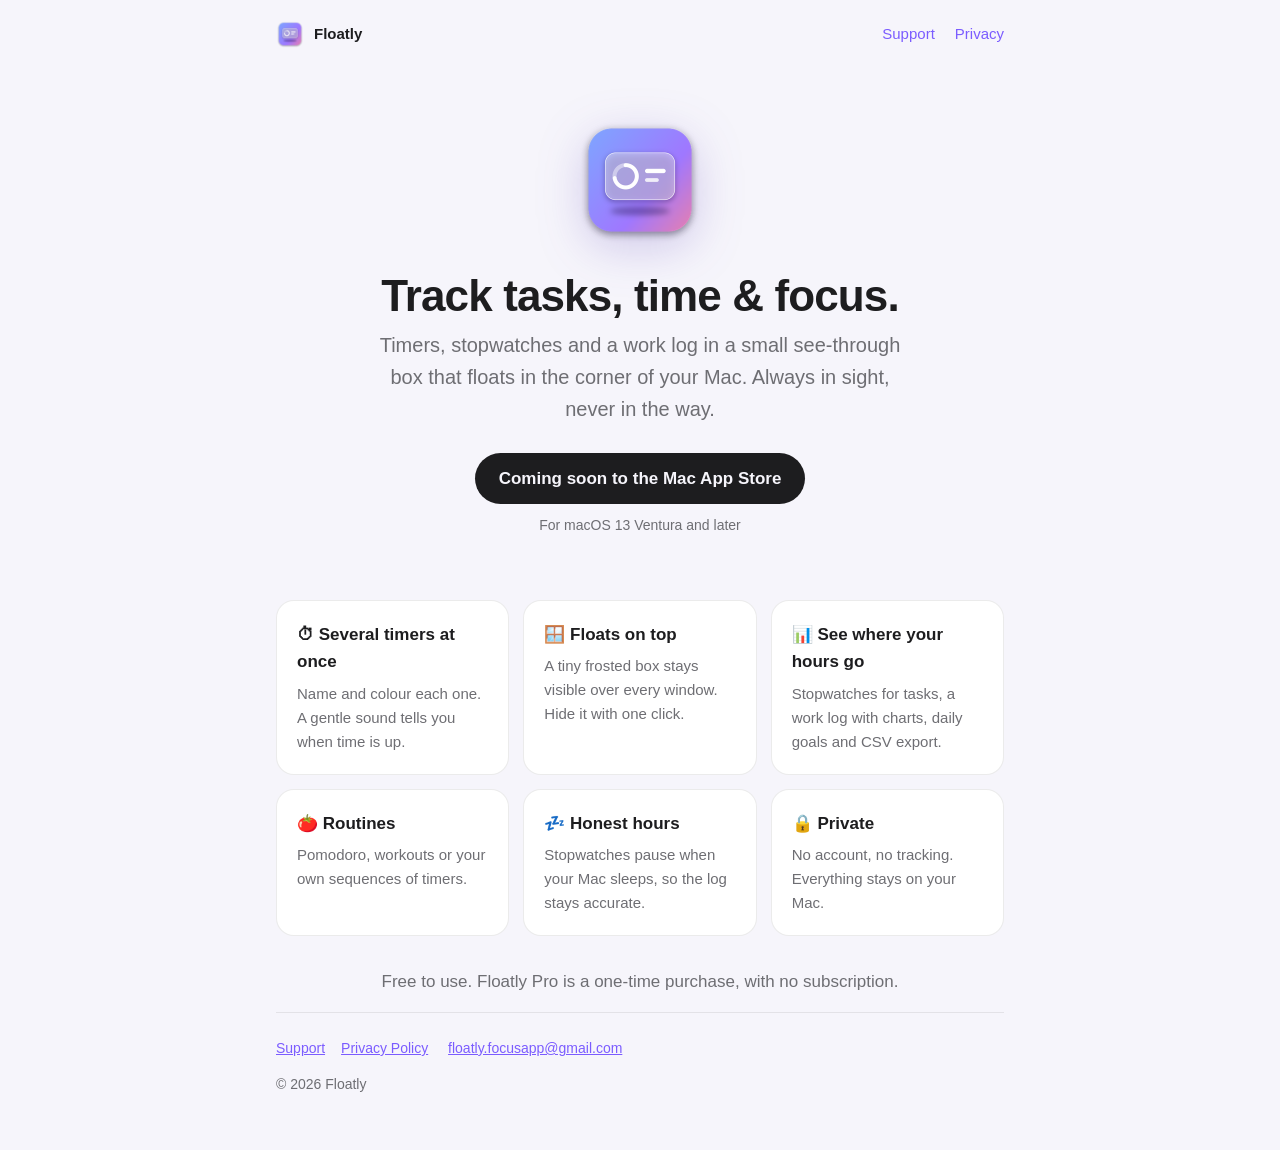
==== index.html @ 351aa92e "Add files via upload" ====
<!doctype html>
<html lang="en">
<head>
<meta charset="utf-8">
<meta name="viewport" content="width=device-width, initial-scale=1">
<title>Floatly: Focus & Work Timer for Mac</title>
<meta name="description" content="Floating timers, stopwatches and a work log for your Mac. Track tasks, time and focus.">
<link rel="icon" href="favicon.png">
<link rel="stylesheet" href="style.css">
</head>
<body>
<div class="wrap">
  <nav>
    <a class="brand" href="./"><img src="icon.png" alt="">Floatly</a>
    <a href="support.html">Support</a>
    <a href="privacy.html">Privacy</a>
  </nav>

  <section class="hero">
    <img src="icon.png" alt="Floatly app icon">
    <h1>Track tasks, time&nbsp;&amp;&nbsp;focus.</h1>
    <p>Timers, stopwatches and a work log in a small see-through box that floats in the corner of your Mac. Always in sight, never in the way.</p>
    <a class="btn" href="#">Coming soon to the Mac App Store</a>
    <span class="soon">For macOS 13 Ventura and later</span>
  </section>

  <div class="grid">
    <div class="card"><h3>⏱ Several timers at once</h3><p>Name and colour each one. A gentle sound tells you when time is up.</p></div>
    <div class="card"><h3>🪟 Floats on top</h3><p>A tiny frosted box stays visible over every window. Hide it with one click.</p></div>
    <div class="card"><h3>📊 See where your hours go</h3><p>Stopwatches for tasks, a work log with charts, daily goals and CSV export.</p></div>
    <div class="card"><h3>🍅 Routines</h3><p>Pomodoro, workouts or your own sequences of timers.</p></div>
    <div class="card"><h3>💤 Honest hours</h3><p>Stopwatches pause when your Mac sleeps, so the log stays accurate.</p></div>
    <div class="card"><h3>🔒 Private</h3><p>No account, no tracking. Everything stays on your Mac.</p></div>
  </div>

  <p class="muted" style="text-align:center">Free to use. Floatly Pro is a one-time purchase, with no subscription.</p>

  <footer>
    <a href="support.html">Support</a><a href="privacy.html">Privacy Policy</a>
    <a href="mailto:floatly.focusapp@gmail.com">floatly.focusapp@gmail.com</a>
    <p>© 2026 Floatly</p>
  </footer>
</div>
</body>
</html>
---- style.css ----
:root {
  --bg: #f6f5fb; --card: #ffffff; --fg: #1d1d1f; --muted: #6e6e73;
  --accent: #7b5cff; --line: rgba(0,0,0,.08);
}
@media (prefers-color-scheme: dark) {
  :root { --bg: #111114; --card: #1b1b20; --fg: #f2f2f7; --muted: #a1a1a6; --accent: #a58bff; --line: rgba(255,255,255,.1); }
}
* { box-sizing: border-box; }
body { margin: 0; background: var(--bg); color: var(--fg);
       font: 17px/1.6 -apple-system, BlinkMacSystemFont, "SF Pro Text", "Segoe UI", sans-serif; }
a { color: var(--accent); }
.wrap { max-width: 760px; margin: 0 auto; padding: 0 16px; }
nav { display: flex; align-items: center; gap: 20px; padding: 20px 0; font-size: 15px; }
nav .brand { display: flex; align-items: center; gap: 10px; font-weight: 600; color: var(--fg); text-decoration: none; margin-right: auto; }
nav .brand img { width: 28px; height: 28px; }
nav a { text-decoration: none; }
.hero { text-align: center; padding: 48px 0 32px; }
.hero img { width: 128px; height: 128px; filter: drop-shadow(0 12px 24px rgba(80,50,180,.25)); }
.hero h1 { font-size: 44px; line-height: 1.1; margin: 20px 0 8px; letter-spacing: -.02em; }
.hero p { font-size: 20px; color: var(--muted); margin: 0 auto; max-width: 540px; }
.btn { display: inline-block; margin-top: 28px; padding: 12px 24px; border-radius: 999px;
       background: var(--fg); color: var(--bg); text-decoration: none; font-weight: 600; }
.soon { display: block; margin-top: 10px; font-size: 14px; color: var(--muted); }
.grid { display: grid; grid-template-columns: repeat(auto-fit, minmax(220px, 1fr)); gap: 14px; margin: 32px 0; }
.card { background: var(--card); border: 1px solid var(--line); border-radius: 18px; padding: 20px; }
.card h3 { margin: 0 0 6px; font-size: 17px; }
.card p { margin: 0; color: var(--muted); font-size: 15px; }
.doc { padding: 16px 0 48px; }
.doc h1 { font-size: 32px; margin-bottom: 4px; letter-spacing: -.01em; }
.doc h2 { font-size: 19px; margin-top: 32px; }
.muted { color: var(--muted); }
details { background: var(--card); border: 1px solid var(--line); border-radius: 14px; padding: 14px 18px; margin: 10px 0; }
summary { cursor: pointer; font-weight: 600; }
footer { border-top: 1px solid var(--line); padding: 24px 0 40px; font-size: 14px; color: var(--muted); }
footer a { margin-right: 16px; }
@media (max-width: 520px) { .hero h1 { font-size: 34px; } nav { gap: 14px; } }
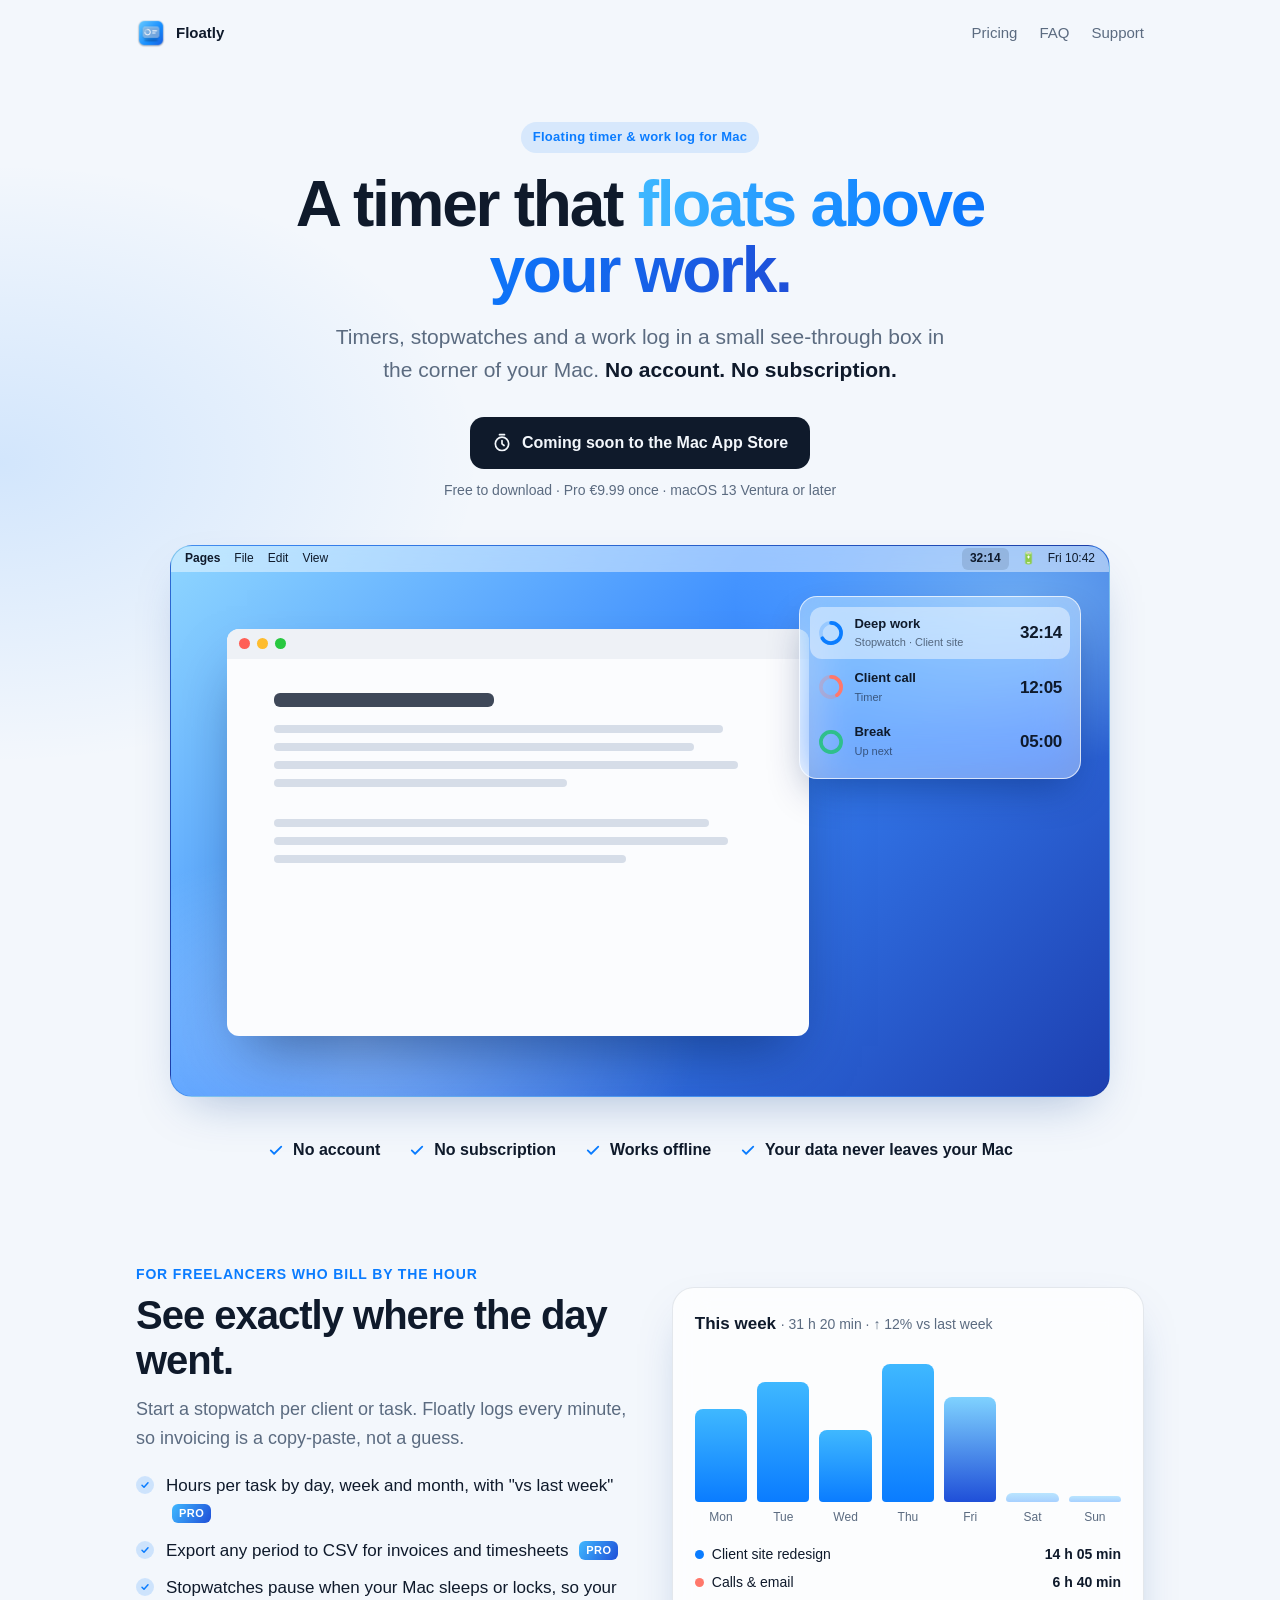
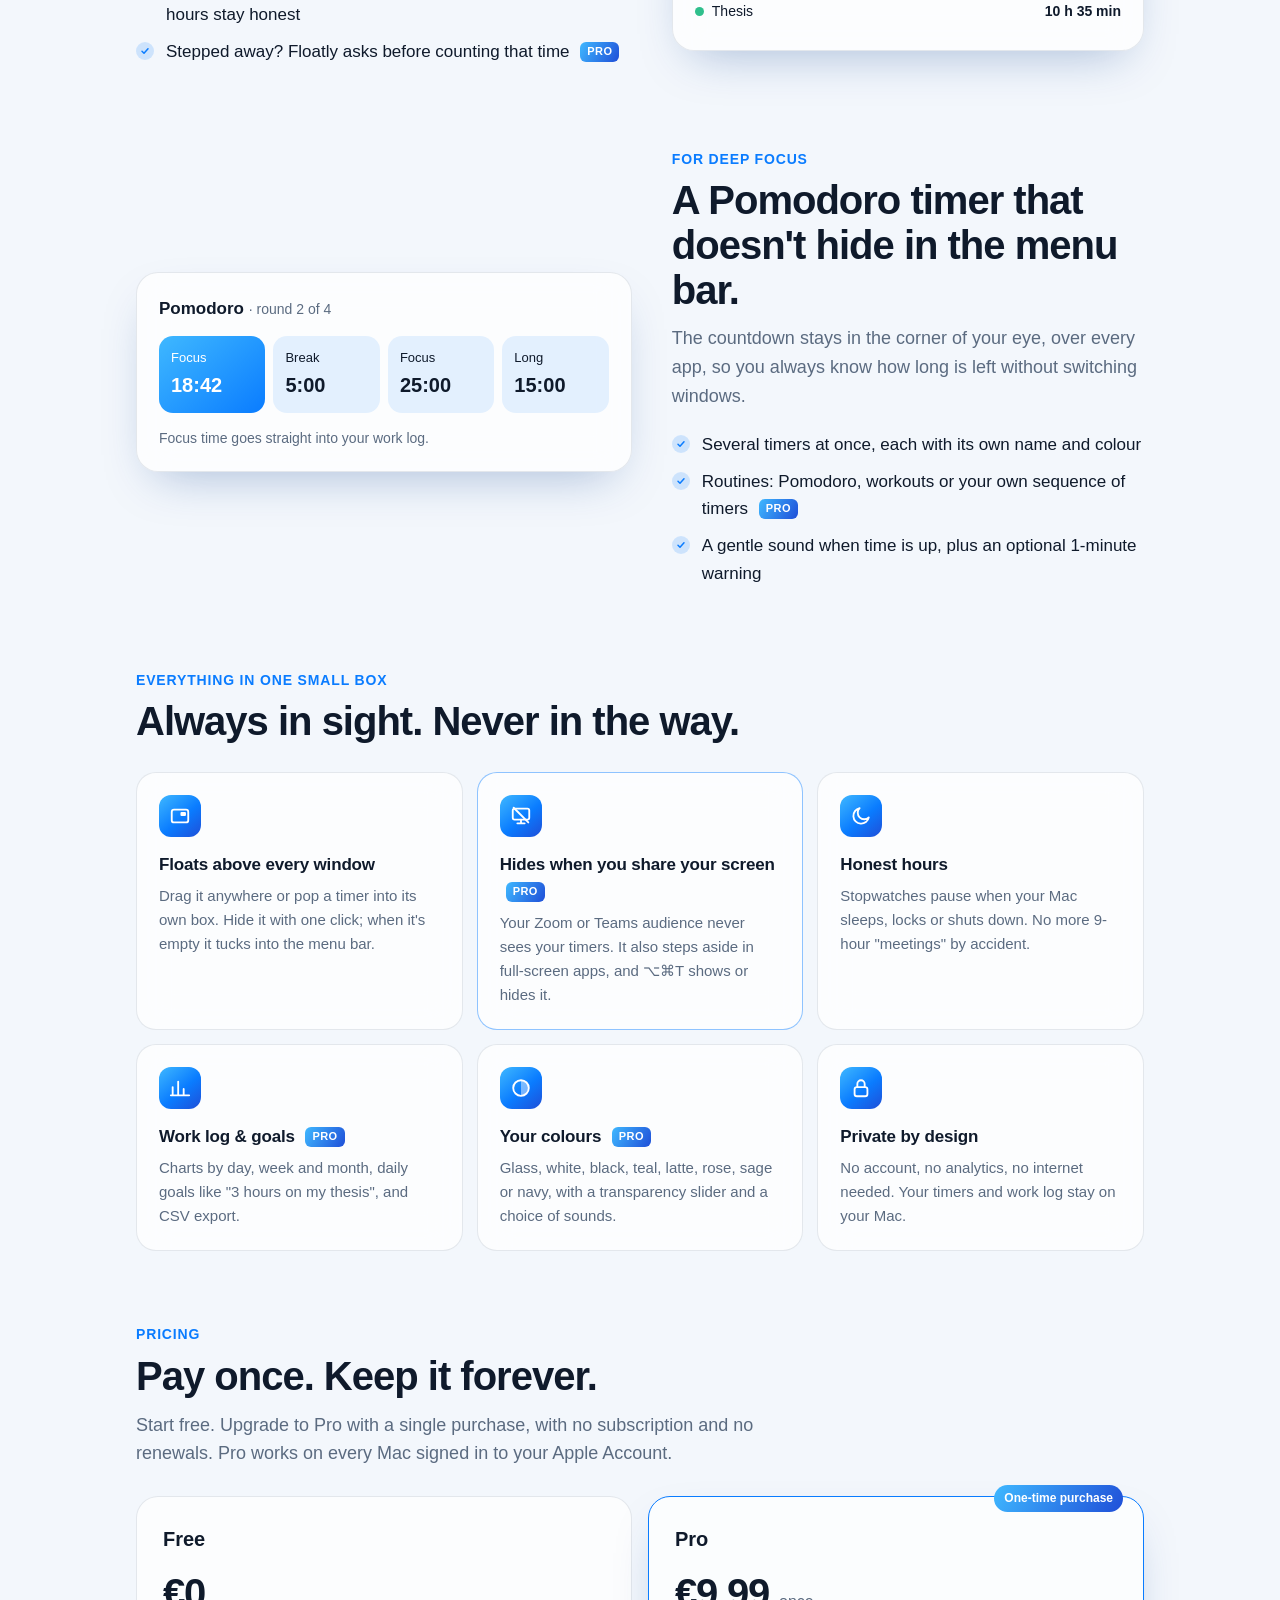
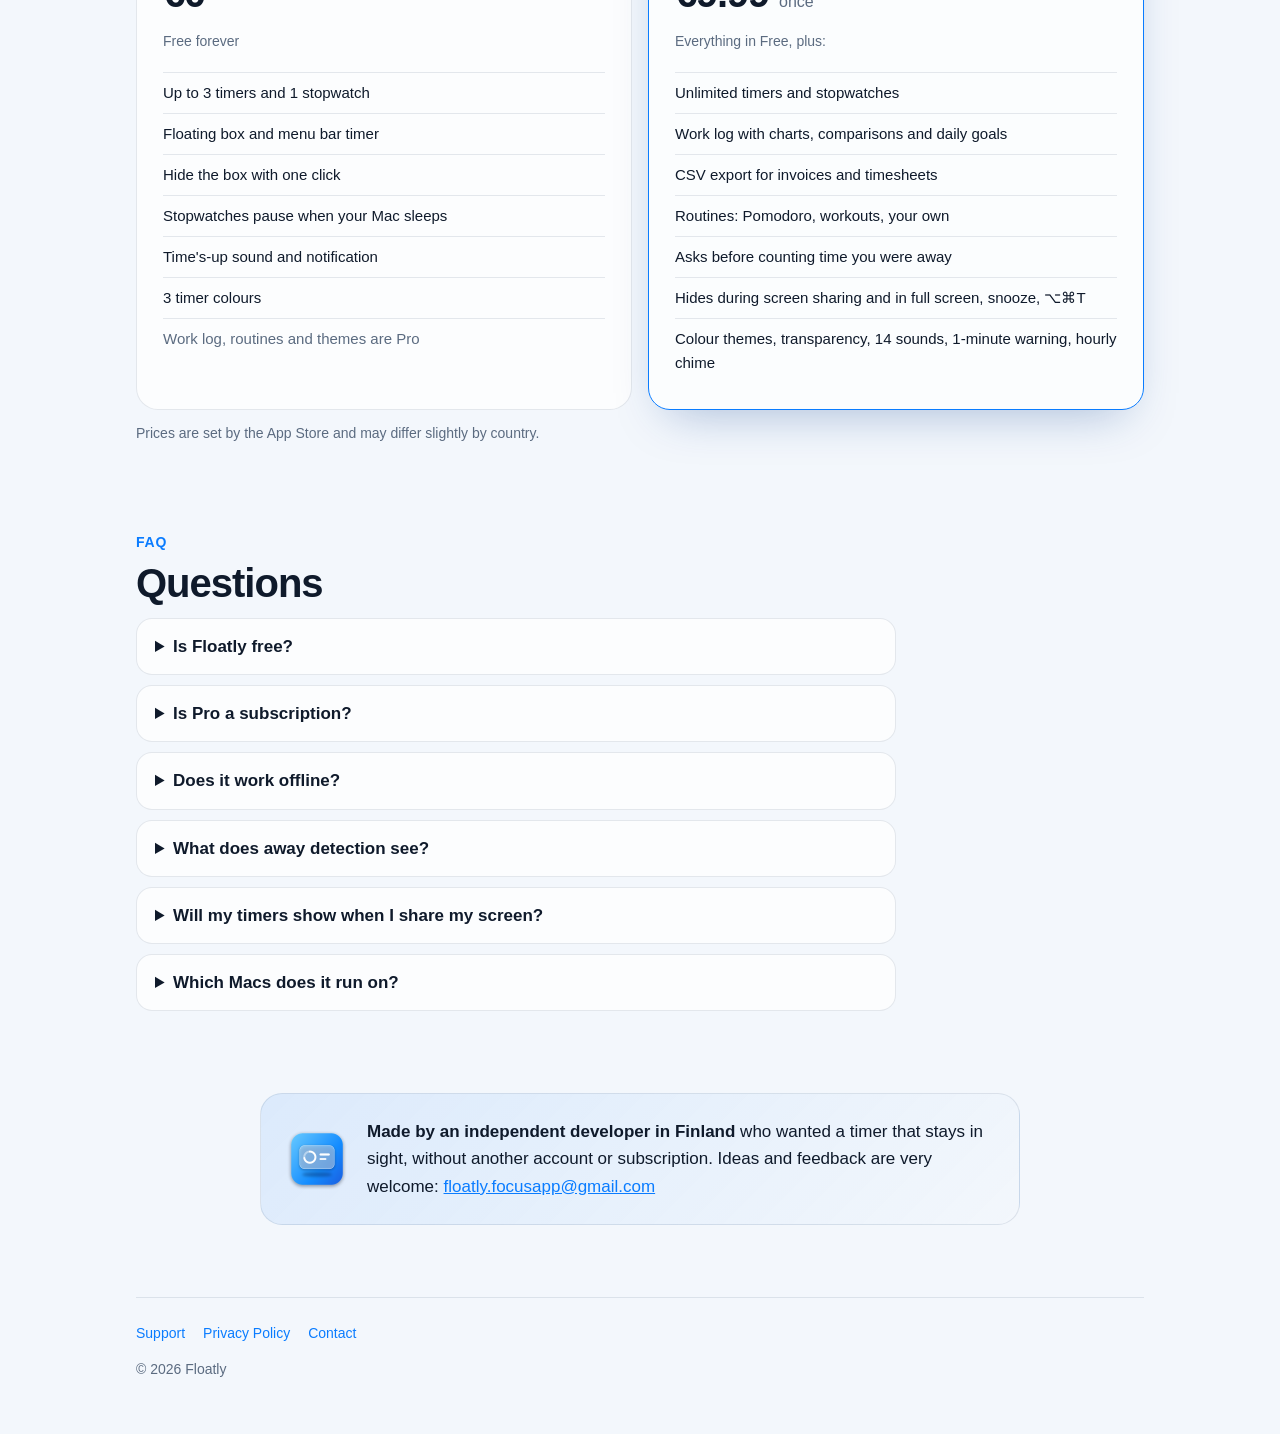
==== commit 965d2c82: "Add files via upload" ====
--- a/index.html
+++ b/index.html
@@ -3,41 +3,228 @@
 <head>
 <meta charset="utf-8">
 <meta name="viewport" content="width=device-width, initial-scale=1">
-<title>Floatly: Focus & Work Timer for Mac</title>
-<meta name="description" content="Floating timers, stopwatches and a work log for your Mac. Track tasks, time and focus.">
+<title>Floatly: Floating Timer & Work Hours Tracker for Mac</title>
+<meta name="description" content="A floating timer for Mac that stays on top of your work. Timers, stopwatches, Pomodoro routines and a work hours log with CSV export. No account, no subscription.">
+<meta name="keywords" content="floating timer mac, always on top timer, pomodoro timer mac, work hours tracker mac, menu bar timer, time tracker for freelancers">
+<meta name="theme-color" content="#0a7cff">
 <link rel="icon" href="favicon.png">
+<link rel="apple-touch-icon" href="apple-touch-icon.png">
 <link rel="stylesheet" href="style.css">
+<!-- Social sharing preview -->
+<meta property="og:type" content="website">
+<meta property="og:title" content="Floatly: a timer that floats above your work">
+<meta property="og:description" content="Timers, stopwatches and a work log in a small see-through box on your Mac. No account. No subscription.">
+<meta property="og:image" content="https://floatlyapp.github.io/og.png">
+<meta property="og:url" content="https://floatlyapp.github.io/">
+<meta name="twitter:card" content="summary_large_image">
+<!-- After launch, add the Safari App Store banner:
+<meta name="apple-itunes-app" content="app-id=YOUR_APP_ID"> -->
 </head>
-<body>
+<body class="home">
 <div class="wrap">
   <nav>
     <a class="brand" href="./"><img src="icon.png" alt="">Floatly</a>
+    <a href="#pricing">Pricing</a>
+    <a href="#faq">FAQ</a>
     <a href="support.html">Support</a>
-    <a href="privacy.html">Privacy</a>
   </nav>
 
-  <section class="hero">
-    <img src="icon.png" alt="Floatly app icon">
-    <h1>Track tasks, time&nbsp;&amp;&nbsp;focus.</h1>
-    <p>Timers, stopwatches and a work log in a small see-through box that floats in the corner of your Mac. Always in sight, never in the way.</p>
-    <a class="btn" href="#">Coming soon to the Mac App Store</a>
-    <span class="soon">For macOS 13 Ventura and later</span>
-  </section>
-
-  <div class="grid">
-    <div class="card"><h3>⏱ Several timers at once</h3><p>Name and colour each one. A gentle sound tells you when time is up.</p></div>
-    <div class="card"><h3>🪟 Floats on top</h3><p>A tiny frosted box stays visible over every window. Hide it with one click.</p></div>
-    <div class="card"><h3>📊 See where your hours go</h3><p>Stopwatches for tasks, a work log with charts, daily goals and CSV export.</p></div>
-    <div class="card"><h3>🍅 Routines</h3><p>Pomodoro, workouts or your own sequences of timers.</p></div>
-    <div class="card"><h3>💤 Honest hours</h3><p>Stopwatches pause when your Mac sleeps, so the log stays accurate.</p></div>
-    <div class="card"><h3>🔒 Private</h3><p>No account, no tracking. Everything stays on your Mac.</p></div>
+  <header class="hero">
+    <span class="eyebrow">Floating timer &amp; work log for Mac</span>
+    <h1>A timer that <span>floats above your&nbsp;work.</span></h1>
+    <p class="lead">Timers, stopwatches and a work log in a small see-through box in the corner of your Mac. <strong>No account. No subscription.</strong></p>
+    <div class="cta">
+      <!-- At launch: change this <span> into <a href="https://apps.apple.com/app/idXXXX?pt=XXXX&ct=website"> -->
+      <span class="badge">
+        <svg viewBox="0 0 24 24" fill="none" stroke="currentColor" stroke-width="2" stroke-linecap="round" stroke-linejoin="round"><circle cx="12" cy="13" r="8"/><path d="M12 9v4l2.5 2M9 2h6"/></svg>
+        Coming soon to the Mac App Store
+      </span>
+      <span class="small">Free to download · Pro €9.99 once · macOS 13 Ventura or later</span>
+    </div>
+
+    <div class="stage" role="img" aria-label="A Mac desktop with the Floatly box floating in the top-right corner, showing three timers over a document window">
+      <div class="menubar">
+        <b>Pages</b><span>File</span><span>Edit</span><span>View</span>
+        <span class="right"><span class="pill">32:14</span><span>🔋</span><span>Fri 10:42</span></span>
+      </div>
+      <div class="win">
+        <div class="bar"><i></i><i></i><i></i></div>
+        <div class="doc">
+          <div class="h"></div>
+          <div class="l" style="width:92%"></div><div class="l" style="width:86%"></div><div class="l" style="width:95%"></div>
+          <div class="l" style="width:60%"></div><div class="l" style="width:0;height:12px;background:none"></div>
+          <div class="l" style="width:89%"></div><div class="l" style="width:93%"></div><div class="l" style="width:72%"></div>
+        </div>
+      </div>
+      <div class="float">
+        <div class="row sw">
+          <svg class="ring" viewBox="0 0 36 36"><circle cx="18" cy="18" r="14" fill="none" stroke="rgba(10,124,255,.2)" stroke-width="5"/><circle cx="18" cy="18" r="14" fill="none" stroke="#0a7cff" stroke-width="5" stroke-linecap="round" stroke-dasharray="58 88" transform="rotate(-90 18 18)"/></svg>
+          <span class="name">Deep work<small>Stopwatch · Client site</small></span><span class="t">32:14</span>
+        </div>
+        <div class="row">
+          <svg class="ring" viewBox="0 0 36 36"><circle cx="18" cy="18" r="14" fill="none" stroke="rgba(255,120,107,.25)" stroke-width="5"/><circle cx="18" cy="18" r="14" fill="none" stroke="#ff786b" stroke-width="5" stroke-linecap="round" stroke-dasharray="35 88" transform="rotate(-90 18 18)"/></svg>
+          <span class="name">Client call<small>Timer</small></span><span class="t">12:05</span>
+        </div>
+        <div class="row">
+          <svg class="ring" viewBox="0 0 36 36"><circle cx="18" cy="18" r="14" fill="none" stroke="rgba(69,204,158,.3)" stroke-width="5"/><circle cx="18" cy="18" r="14" fill="none" stroke="#2fbf8c" stroke-width="5" stroke-linecap="round" stroke-dasharray="88 88" transform="rotate(-90 18 18)"/></svg>
+          <span class="name">Break<small>Up next</small></span><span class="t">05:00</span>
+        </div>
+      </div>
+    </div>
+
+    <div class="strip">
+      <span><svg viewBox="0 0 24 24" fill="none" stroke="currentColor" stroke-width="2.4" stroke-linecap="round" stroke-linejoin="round"><path d="M5 12.5l4.5 4.5L19 7.5"/></svg>No account</span>
+      <span><svg viewBox="0 0 24 24" fill="none" stroke="currentColor" stroke-width="2.4" stroke-linecap="round" stroke-linejoin="round"><path d="M5 12.5l4.5 4.5L19 7.5"/></svg>No subscription</span>
+      <span><svg viewBox="0 0 24 24" fill="none" stroke="currentColor" stroke-width="2.4" stroke-linecap="round" stroke-linejoin="round"><path d="M5 12.5l4.5 4.5L19 7.5"/></svg>Works offline</span>
+      <span><svg viewBox="0 0 24 24" fill="none" stroke="currentColor" stroke-width="2.4" stroke-linecap="round" stroke-linejoin="round"><path d="M5 12.5l4.5 4.5L19 7.5"/></svg>Your data never leaves your Mac</span>
+    </div>
+  </header>
+
+  <!-- Freelancers -->
+  <section class="block split">
+    <div>
+      <div class="kicker">For freelancers who bill by the hour</div>
+      <h2 class="big">See exactly where the day went.</h2>
+      <p class="sub">Start a stopwatch per client or task. Floatly logs every minute, so invoicing is a copy-paste, not a guess.</p>
+      <ul class="checks">
+        <li>Hours per task by day, week and month, with "vs last week" <span class="pro">PRO</span></li>
+        <li>Export any period to CSV for invoices and timesheets <span class="pro">PRO</span></li>
+        <li>Stopwatches pause when your Mac sleeps or locks, so your hours stay honest</li>
+        <li>Stepped away? Floatly asks before counting that time <span class="pro">PRO</span></li>
+      </ul>
+    </div>
+    <div class="panel" aria-label="Example work log with a weekly bar chart">
+      <strong>This week</strong> <span class="small">· 31 h 20 min · ↑ 12% vs last week</span>
+      <div class="chart"><div style="height:62%"></div><div style="height:80%"></div><div style="height:48%"></div><div style="height:92%"></div><div class="today" style="height:70%"></div><div style="height:6%;opacity:.35"></div><div style="height:4%;opacity:.35"></div></div>
+      <div class="days"><span>Mon</span><span>Tue</span><span>Wed</span><span>Thu</span><span>Fri</span><span>Sat</span><span>Sun</span></div>
+      <div class="tasks">
+        <p><span><i class="dot" style="background:#0a7cff"></i>Client site redesign</span><b>14 h 05 min</b></p>
+        <p><span><i class="dot" style="background:#ff786b"></i>Calls &amp; email</span><b>6 h 40 min</b></p>
+        <p><span><i class="dot" style="background:#2fbf8c"></i>Thesis</span><b>10 h 35 min</b></p>
+      </div>
+    </div>
+  </section>
+
+  <!-- Focus -->
+  <section class="block split flip">
+    <div>
+      <div class="kicker">For deep focus</div>
+      <h2 class="big">A Pomodoro timer that doesn't hide in the menu bar.</h2>
+      <p class="sub">The countdown stays in the corner of your eye, over every app, so you always know how long is left without switching windows.</p>
+      <ul class="checks">
+        <li>Several timers at once, each with its own name and colour</li>
+        <li>Routines: Pomodoro, workouts or your own sequence of timers <span class="pro">PRO</span></li>
+        <li>A gentle sound when time is up, plus an optional 1-minute warning</li>
+      </ul>
+    </div>
+    <div class="panel" aria-label="Example Pomodoro routine">
+      <strong>Pomodoro</strong> <span class="small">· round 2 of 4</span>
+      <div class="steps">
+        <div class="now">Focus<b>18:42</b></div>
+        <div>Break<b>5:00</b></div>
+        <div>Focus<b>25:00</b></div>
+        <div>Long<b>15:00</b></div>
+      </div>
+      <p class="small" style="margin:14px 0 0">Focus time goes straight into your work log.</p>
+    </div>
+  </section>
+
+  <!-- Features -->
+  <section class="block">
+    <div class="kicker">Everything in one small box</div>
+    <h2 class="big">Always in sight. Never in the way.</h2>
+    <div class="grid">
+      <div class="card">
+        <div class="ic"><svg viewBox="0 0 24 24" fill="none" stroke="currentColor" stroke-width="2" stroke-linecap="round" stroke-linejoin="round"><rect x="3" y="5" width="18" height="14" rx="2.5"/><rect x="12.5" y="7.5" width="6" height="4.5" rx="1.2" fill="currentColor" stroke="none"/></svg></div>
+        <h3>Floats above every window</h3>
+        <p>Drag it anywhere or pop a timer into its own box. Hide it with one click; when it's empty it tucks into the menu bar.</p>
+      </div>
+      <div class="card hi">
+        <div class="ic"><svg viewBox="0 0 24 24" fill="none" stroke="currentColor" stroke-width="2" stroke-linecap="round" stroke-linejoin="round"><rect x="3" y="4" width="18" height="12" rx="2"/><path d="M8 20h8M12 16v4M4 3l16 16"/></svg></div>
+        <h3>Hides when you share your screen <span class="pro">PRO</span></h3>
+        <p>Your Zoom or Teams audience never sees your timers. It also steps aside in full-screen apps, and ⌥⌘T shows or hides it.</p>
+      </div>
+      <div class="card">
+        <div class="ic"><svg viewBox="0 0 24 24" fill="none" stroke="currentColor" stroke-width="2" stroke-linecap="round" stroke-linejoin="round"><path d="M20.5 13.5A8.5 8.5 0 1 1 10.5 3.5a6.5 6.5 0 0 0 10 10z"/></svg></div>
+        <h3>Honest hours</h3>
+        <p>Stopwatches pause when your Mac sleeps, locks or shuts down. No more 9-hour "meetings" by accident.</p>
+      </div>
+      <div class="card">
+        <div class="ic"><svg viewBox="0 0 24 24" fill="none" stroke="currentColor" stroke-width="2" stroke-linecap="round" stroke-linejoin="round"><path d="M4 20V11M10 20V5M16 20v-7M2 20h20"/></svg></div>
+        <h3>Work log &amp; goals <span class="pro">PRO</span></h3>
+        <p>Charts by day, week and month, daily goals like "3 hours on my thesis", and CSV export.</p>
+      </div>
+      <div class="card">
+        <div class="ic"><svg viewBox="0 0 24 24" fill="none" stroke="currentColor" stroke-width="2" stroke-linecap="round" stroke-linejoin="round"><circle cx="12" cy="12" r="8.5"/><path d="M12 3.5a8.5 8.5 0 0 1 0 17z" fill="currentColor" stroke="none" opacity=".45"/></svg></div>
+        <h3>Your colours <span class="pro">PRO</span></h3>
+        <p>Glass, white, black, teal, latte, rose, sage or navy, with a transparency slider and a choice of sounds.</p>
+      </div>
+      <div class="card">
+        <div class="ic"><svg viewBox="0 0 24 24" fill="none" stroke="currentColor" stroke-width="2" stroke-linecap="round" stroke-linejoin="round"><rect x="5" y="11" width="14" height="10" rx="2.5"/><path d="M8 11V7.5a4 4 0 0 1 8 0V11"/></svg></div>
+        <h3>Private by design</h3>
+        <p>No account, no analytics, no internet needed. Your timers and work log stay on your Mac.</p>
+      </div>
+    </div>
+  </section>
+
+  <!-- Pricing -->
+  <section class="block" id="pricing">
+    <div class="kicker">Pricing</div>
+    <h2 class="big">Pay once. Keep it forever.</h2>
+    <p class="sub">Start free. Upgrade to Pro with a single purchase, with no subscription and no renewals. Pro works on every Mac signed in to your Apple Account.</p>
+    <div class="pricing">
+      <div class="plan">
+        <h3>Free</h3>
+        <div class="price">€0</div>
+        <span class="small">Free forever</span>
+        <ul>
+          <li>Up to 3 timers and 1 stopwatch</li>
+          <li>Floating box and menu bar timer</li>
+          <li>Hide the box with one click</li>
+          <li>Stopwatches pause when your Mac sleeps</li>
+          <li>Time's-up sound and notification</li>
+          <li>3 timer colours</li>
+          <li class="no">Work log, routines and themes are Pro</li>
+        </ul>
+      </div>
+      <div class="plan p">
+        <span class="tag">One-time purchase</span>
+        <h3>Pro</h3>
+        <div class="price">€9.99 <small>once</small></div>
+        <span class="small">Everything in Free, plus:</span>
+        <ul>
+          <li>Unlimited timers and stopwatches</li>
+          <li>Work log with charts, comparisons and daily goals</li>
+          <li>CSV export for invoices and timesheets</li>
+          <li>Routines: Pomodoro, workouts, your own</li>
+          <li>Asks before counting time you were away</li>
+          <li>Hides during screen sharing and in full screen, snooze, ⌥⌘T</li>
+          <li>Colour themes, transparency, 14 sounds, 1-minute warning, hourly chime</li>
+        </ul>
+      </div>
+    </div>
+    <p class="small" style="margin-top:12px">Prices are set by the App Store and may differ slightly by country.</p>
+  </section>
+
+  <!-- FAQ -->
+  <section class="block narrow" id="faq">
+    <div class="kicker">FAQ</div>
+    <h2 class="big">Questions</h2>
+    <details><summary>Is Floatly free?</summary><p>Yes. Timers, a stopwatch and the floating box are free forever. Pro adds the work log, routines, themes and more for €9.99, once.</p></details>
+    <details><summary>Is Pro a subscription?</summary><p>No. You pay once and keep it. It also works on your other Macs signed in with the same Apple Account.</p></details>
+    <details><summary>Does it work offline?</summary><p>Yes. Floatly never needs the internet. There's no account and nothing is uploaded.</p></details>
+    <details><summary>What does away detection see?</summary><p>Only how long it's been since you last touched the mouse or keyboard. Never what you type or click. <a href="privacy.html">Privacy policy</a></p></details>
+    <details><summary>Will my timers show when I share my screen?</summary><p>With Pro, you can hide the box from screen sharing and recordings. You still see it; your audience doesn't.</p></details>
+    <details><summary>Which Macs does it run on?</summary><p>Any Mac with macOS 13 Ventura or later, on Apple silicon or Intel.</p></details>
+  </section>
+
+  <div class="maker narrow" style="margin-left:auto;margin-right:auto">
+    <img src="icon.png" alt="">
+    <p><strong>Made by an independent developer in Finland</strong> who wanted a timer that stays in sight, without another account or subscription. Ideas and feedback are very welcome: <a href="mailto:floatly.focusapp@gmail.com">floatly.focusapp@gmail.com</a></p>
   </div>
 
-  <p class="muted" style="text-align:center">Free to use. Floatly Pro is a one-time purchase, with no subscription.</p>
-
   <footer>
-    <a href="support.html">Support</a><a href="privacy.html">Privacy Policy</a>
-    <a href="mailto:floatly.focusapp@gmail.com">floatly.focusapp@gmail.com</a>
+    <a href="support.html">Support</a><a href="privacy.html">Privacy Policy</a><a href="mailto:floatly.focusapp@gmail.com">Contact</a>
     <p>© 2026 Floatly</p>
   </footer>
 </div>
--- a/style.css
+++ b/style.css
@@ -1,36 +1,175 @@
 :root {
-  --bg: #f6f5fb; --card: #ffffff; --fg: #1d1d1f; --muted: #6e6e73;
-  --accent: #7b5cff; --line: rgba(0,0,0,.08);
+  --bg: #f3f7fc; --bg2: #e8f0fa; --card: rgba(255,255,255,.72); --solid: #ffffff;
+  --fg: #0f1a2b; --muted: #5b6b80; --line: rgba(15,40,80,.10);
+  --accent: #0a7cff; --accent2: #3fb8ff; --deep: #1f4fd8;
+  --glass: rgba(255,255,255,.55); --glass-line: rgba(255,255,255,.75);
+  --shadow: 0 20px 50px -20px rgba(10,60,140,.35);
 }
 @media (prefers-color-scheme: dark) {
-  :root { --bg: #111114; --card: #1b1b20; --fg: #f2f2f7; --muted: #a1a1a6; --accent: #a58bff; --line: rgba(255,255,255,.1); }
+  :root {
+    --bg: #070d18; --bg2: #0c1626; --card: rgba(22,34,54,.7); --solid: #111c2e;
+    --fg: #eef4fc; --muted: #93a4ba; --line: rgba(255,255,255,.09);
+    --accent: #4aa8ff; --accent2: #6fd0ff;
+    --glass: rgba(255,255,255,.14); --glass-line: rgba(255,255,255,.28);
+    --shadow: 0 20px 60px -20px rgba(0,0,0,.7);
+  }
 }
 * { box-sizing: border-box; }
-body { margin: 0; background: var(--bg); color: var(--fg);
-       font: 17px/1.6 -apple-system, BlinkMacSystemFont, "SF Pro Text", "Segoe UI", sans-serif; }
+html { -webkit-text-size-adjust: 100%; }
+body { margin: 0; color: var(--fg); background: var(--bg);
+       font: 17px/1.6 -apple-system, BlinkMacSystemFont, "SF Pro Text", "Segoe UI", Roboto, sans-serif;
+       -webkit-font-smoothing: antialiased; }
+body.home { background:
+  radial-gradient(900px 500px at 85% -10%, rgba(63,184,255,.25), transparent 60%),
+  radial-gradient(800px 500px at 0% 10%, rgba(10,124,255,.14), transparent 60%), var(--bg); }
 a { color: var(--accent); }
-.wrap { max-width: 760px; margin: 0 auto; padding: 0 16px; }
-nav { display: flex; align-items: center; gap: 20px; padding: 20px 0; font-size: 15px; }
-nav .brand { display: flex; align-items: center; gap: 10px; font-weight: 600; color: var(--fg); text-decoration: none; margin-right: auto; }
-nav .brand img { width: 28px; height: 28px; }
-nav a { text-decoration: none; }
-.hero { text-align: center; padding: 48px 0 32px; }
-.hero img { width: 128px; height: 128px; filter: drop-shadow(0 12px 24px rgba(80,50,180,.25)); }
-.hero h1 { font-size: 44px; line-height: 1.1; margin: 20px 0 8px; letter-spacing: -.02em; }
-.hero p { font-size: 20px; color: var(--muted); margin: 0 auto; max-width: 540px; }
-.btn { display: inline-block; margin-top: 28px; padding: 12px 24px; border-radius: 999px;
-       background: var(--fg); color: var(--bg); text-decoration: none; font-weight: 600; }
-.soon { display: block; margin-top: 10px; font-size: 14px; color: var(--muted); }
-.grid { display: grid; grid-template-columns: repeat(auto-fit, minmax(220px, 1fr)); gap: 14px; margin: 32px 0; }
-.card { background: var(--card); border: 1px solid var(--line); border-radius: 18px; padding: 20px; }
-.card h3 { margin: 0 0 6px; font-size: 17px; }
+.wrap { max-width: 1040px; margin: 0 auto; padding: 0 16px; }
+.narrow { max-width: 760px; }
+
+/* nav */
+nav { display: flex; align-items: center; gap: 22px; padding: 18px 0; font-size: 15px; }
+nav .brand { display: flex; align-items: center; gap: 10px; font-weight: 650; color: var(--fg); text-decoration: none; margin-right: auto; }
+nav .brand img { width: 30px; height: 30px; }
+nav a { text-decoration: none; color: var(--muted); }
+nav a:hover { color: var(--fg); }
+
+/* hero */
+.hero { text-align: center; padding: 56px 0 28px; }
+.eyebrow { display: inline-block; font-size: 13px; font-weight: 600; letter-spacing: .02em; color: var(--accent);
+           background: color-mix(in srgb, var(--accent) 12%, transparent); padding: 5px 12px; border-radius: 999px; }
+.hero h1 { font-size: clamp(36px, 6.4vw, 64px); line-height: 1.04; letter-spacing: -.035em; margin: 18px auto 16px; max-width: 820px; font-weight: 750; }
+.hero h1 span { background: linear-gradient(100deg, var(--accent2), var(--accent) 45%, var(--deep)); -webkit-background-clip: text; background-clip: text; color: transparent; }
+.hero p.lead { font-size: clamp(18px, 2.2vw, 21px); color: var(--muted); margin: 0 auto; max-width: 620px; }
+.hero p.lead strong { color: var(--fg); font-weight: 600; }
+.cta { margin-top: 30px; display: flex; flex-direction: column; align-items: center; gap: 10px; }
+.badge { display: inline-flex; align-items: center; gap: 10px; padding: 13px 22px; border-radius: 14px;
+         background: var(--fg); color: var(--bg); font-weight: 600; font-size: 16px; text-decoration: none; }
+.badge svg { width: 20px; height: 20px; }
+.small { font-size: 14px; color: var(--muted); }
+
+/* desktop mock */
+.stage { margin: 44px auto 0; max-width: 940px; border-radius: 22px; overflow: hidden; position: relative;
+         aspect-ratio: 16 / 9.4; box-shadow: var(--shadow); border: 1px solid var(--line);
+         background: linear-gradient(135deg, #8fd6ff 0%, #3b8cff 45%, #1d3fb0 100%); text-align: left; }
+.stage::before { content: ""; position: absolute; inset: 0;
+  background: radial-gradient(60% 60% at 20% 90%, rgba(255,255,255,.35), transparent 60%),
+              radial-gradient(50% 50% at 90% 10%, rgba(180,235,255,.45), transparent 60%); }
+.menubar { position: absolute; top: 0; left: 0; right: 0; height: 26px; display: flex; align-items: center; gap: 14px;
+           padding: 0 14px; font-size: 12px; color: #0f1a2b; background: rgba(255,255,255,.45);
+           backdrop-filter: blur(20px); -webkit-backdrop-filter: blur(20px); }
+.menubar b { font-weight: 700; }
+.menubar .right { margin-left: auto; display: flex; gap: 12px; align-items: center; font-variant-numeric: tabular-nums; }
+.menubar .pill { background: rgba(15,26,43,.12); padding: 1px 8px; border-radius: 6px; font-weight: 600; }
+.win { position: absolute; left: 6%; top: 15%; width: 62%; height: 74%; border-radius: 12px; background: #fbfcfe;
+       box-shadow: 0 30px 60px -20px rgba(0,20,60,.5); overflow: hidden; }
+.win .bar { height: 30px; background: #eef1f6; display: flex; align-items: center; gap: 7px; padding: 0 12px; }
+.win .bar i { width: 11px; height: 11px; border-radius: 50%; background: #ff5f57; display: block; }
+.win .bar i:nth-child(2) { background: #febc2e; } .win .bar i:nth-child(3) { background: #28c840; }
+.win .doc { padding: 6% 8%; }
+.win .doc .h { height: 14px; width: 45%; border-radius: 6px; background: #1f2a3c; opacity: .85; margin-bottom: 18px; }
+.win .doc .l { height: 8px; border-radius: 4px; background: #d6dde8; margin: 10px 0; }
+.float { position: absolute; right: 3%; top: 9%; width: 30%; min-width: 210px; padding: 10px; border-radius: 18px;
+         background: rgba(255,255,255,.38); border: 1px solid rgba(255,255,255,.7);
+         backdrop-filter: blur(22px) saturate(1.4); -webkit-backdrop-filter: blur(22px) saturate(1.4);
+         box-shadow: 0 18px 40px -12px rgba(0,30,90,.45); color: #0f1a2b; animation: bob 6s ease-in-out infinite; }
+@keyframes bob { 50% { transform: translateY(-5px); } }
+@media (prefers-reduced-motion: reduce) { .float { animation: none; } }
+.row { display: flex; align-items: center; gap: 10px; padding: 7px 8px; border-radius: 12px; }
+.row + .row { margin-top: 2px; }
+.row .ring { width: 26px; height: 26px; flex: none; }
+.row .name { font-size: 13px; font-weight: 600; flex: 1; white-space: nowrap; overflow: hidden; text-overflow: ellipsis; }
+.row .name small { display: block; font-size: 11px; font-weight: 500; opacity: .6; }
+.row .t { font-size: 17px; font-weight: 700; font-variant-numeric: tabular-nums; letter-spacing: -.02em; }
+.row.sw { background: rgba(255,255,255,.45); }
+
+/* trust strip */
+.strip { display: flex; flex-wrap: wrap; justify-content: center; gap: 10px 28px; margin: 40px 0 8px; font-weight: 600; font-size: 16px; }
+.strip span { display: inline-flex; align-items: center; gap: 8px; }
+.strip svg { width: 18px; height: 18px; color: var(--accent); }
+
+/* sections */
+section.block { padding: 64px 0 8px; }
+.kicker { font-size: 14px; font-weight: 650; color: var(--accent); text-transform: uppercase; letter-spacing: .06em; }
+h2.big { font-size: clamp(28px, 4vw, 40px); line-height: 1.12; letter-spacing: -.025em; margin: 8px 0 12px; }
+.sub { color: var(--muted); font-size: 18px; max-width: 640px; margin: 0; }
+.split { display: grid; grid-template-columns: 1.05fr 1fr; gap: 40px; align-items: center; }
+.split.flip > :first-child { order: 2; }
+.split > *, .grid > *, .pricing > * { min-width: 0; }
+.checks { list-style: none; padding: 0; margin: 20px 0 0; }
+.checks li { position: relative; padding-left: 30px; margin: 10px 0; }
+.checks li::before { content: ""; position: absolute; left: 0; top: 4px; width: 18px; height: 18px; border-radius: 50%;
+  background: color-mix(in srgb, var(--accent) 16%, transparent) url("data:image/svg+xml,%3Csvg xmlns='http://www.w3.org/2000/svg' viewBox='0 0 24 24' fill='none' stroke='%230a7cff' stroke-width='3' stroke-linecap='round' stroke-linejoin='round'%3E%3Cpath d='M6 12.5l4 4 8-9'/%3E%3C/svg%3E") center/12px no-repeat; }
+.pro { display: inline-block; font-size: 11px; font-weight: 700; letter-spacing: .04em; color: #fff; vertical-align: 2px;
+       background: linear-gradient(120deg, var(--accent2), var(--deep)); padding: 1px 7px; border-radius: 6px; margin-left: 6px; }
+.panel { background: var(--card); border: 1px solid var(--line); border-radius: 22px; padding: 22px; box-shadow: var(--shadow);
+         backdrop-filter: blur(16px); -webkit-backdrop-filter: blur(16px); }
+.chart { display: flex; align-items: flex-end; gap: 10px; height: 150px; margin-top: 14px; }
+.chart div { flex: 1; border-radius: 8px 8px 4px 4px; background: linear-gradient(180deg, var(--accent2), var(--accent)); position: relative; }
+.chart div.today { background: linear-gradient(180deg, #7fd2ff, var(--deep)); }
+.days { display: flex; gap: 10px; font-size: 12px; color: var(--muted); margin-top: 6px; }
+.days span { flex: 1; text-align: center; }
+.tasks { margin-top: 16px; font-size: 14px; }
+.tasks p { display: flex; justify-content: space-between; margin: 6px 0; }
+.tasks b { font-variant-numeric: tabular-nums; }
+.dot { display: inline-block; width: 9px; height: 9px; border-radius: 50%; margin-right: 8px; }
+.steps { display: flex; gap: 8px; margin-top: 14px; }
+.steps div { flex: 1; padding: 12px; border-radius: 14px; background: color-mix(in srgb, var(--accent) 10%, transparent); font-size: 13px; }
+.steps div b { display: block; font-size: 20px; font-variant-numeric: tabular-nums; }
+.steps div.now { background: linear-gradient(140deg, var(--accent2), var(--accent)); color: #fff; }
+
+/* feature grid */
+.grid { display: grid; grid-template-columns: repeat(3, 1fr); gap: 14px; margin-top: 28px; }
+.card { background: var(--card); border: 1px solid var(--line); border-radius: 20px; padding: 22px;
+        backdrop-filter: blur(16px); -webkit-backdrop-filter: blur(16px); }
+.card .ic { width: 42px; height: 42px; border-radius: 12px; display: grid; place-items: center; color: #fff; margin-bottom: 14px;
+            background: linear-gradient(140deg, var(--accent2), var(--accent) 55%, var(--deep)); }
+.card .ic svg { width: 22px; height: 22px; }
+.card h3 { margin: 0 0 6px; font-size: 17px; letter-spacing: -.01em; }
 .card p { margin: 0; color: var(--muted); font-size: 15px; }
+.card.hi { border-color: color-mix(in srgb, var(--accent) 45%, transparent); }
+
+/* pricing */
+.pricing { display: grid; grid-template-columns: 1fr 1fr; gap: 16px; margin-top: 28px; }
+.plan { background: var(--card); border: 1px solid var(--line); border-radius: 22px; padding: 26px; }
+.plan.p { border: 1.5px solid var(--accent); box-shadow: var(--shadow); position: relative; }
+.plan h3 { margin: 0; font-size: 20px; }
+.price { font-size: 40px; font-weight: 750; letter-spacing: -.03em; margin: 6px 0 2px; }
+.price small { font-size: 16px; font-weight: 500; color: var(--muted); letter-spacing: 0; }
+.plan ul { list-style: none; padding: 0; margin: 18px 0 0; font-size: 15px; }
+.plan li { padding: 8px 0; border-top: 1px solid var(--line); }
+.plan li.no { color: var(--muted); }
+.tag { position: absolute; top: -12px; right: 20px; font-size: 12px; font-weight: 700; color: #fff; padding: 4px 10px; border-radius: 999px;
+       background: linear-gradient(120deg, var(--accent2), var(--deep)); }
+
+/* faq */
+details { background: var(--card); border: 1px solid var(--line); border-radius: 16px; padding: 14px 18px; margin: 10px 0; }
+summary { cursor: pointer; font-weight: 600; }
+details p { color: var(--muted); margin: 10px 0 2px; }
+
+.maker { display: flex; gap: 18px; align-items: center; margin-top: 64px; padding: 24px; border-radius: 22px;
+         background: linear-gradient(135deg, color-mix(in srgb, var(--accent) 10%, transparent), transparent); border: 1px solid var(--line); }
+.maker img { width: 64px; height: 64px; flex: none; }
+.maker p { margin: 0; }
+
+/* doc pages */
 .doc { padding: 16px 0 48px; }
-.doc h1 { font-size: 32px; margin-bottom: 4px; letter-spacing: -.01em; }
+.doc h1 { font-size: 34px; margin-bottom: 4px; letter-spacing: -.02em; }
 .doc h2 { font-size: 19px; margin-top: 32px; }
 .muted { color: var(--muted); }
-details { background: var(--card); border: 1px solid var(--line); border-radius: 14px; padding: 14px 18px; margin: 10px 0; }
-summary { cursor: pointer; font-weight: 600; }
-footer { border-top: 1px solid var(--line); padding: 24px 0 40px; font-size: 14px; color: var(--muted); }
-footer a { margin-right: 16px; }
-@media (max-width: 520px) { .hero h1 { font-size: 34px; } nav { gap: 14px; } }
+
+footer { border-top: 1px solid var(--line); margin-top: 72px; padding: 24px 0 40px; font-size: 14px; color: var(--muted); }
+footer a { margin-right: 18px; text-decoration: none; }
+
+@media (max-width: 820px) {
+  .split, .pricing { grid-template-columns: minmax(0,1fr); gap: 24px; }
+  .split.flip > :first-child { order: 0; }
+  .grid { grid-template-columns: 1fr 1fr; }
+}
+@media (max-width: 560px) {
+  .grid { grid-template-columns: 1fr; }
+  .stage { aspect-ratio: 4 / 3.6; }
+  .win { left: 4%; width: 80%; top: 40%; height: 56%; }
+  .float { right: 4%; top: 11%; width: 74%; }
+  nav { gap: 14px; }
+  .maker { flex-direction: column; text-align: center; }
+}
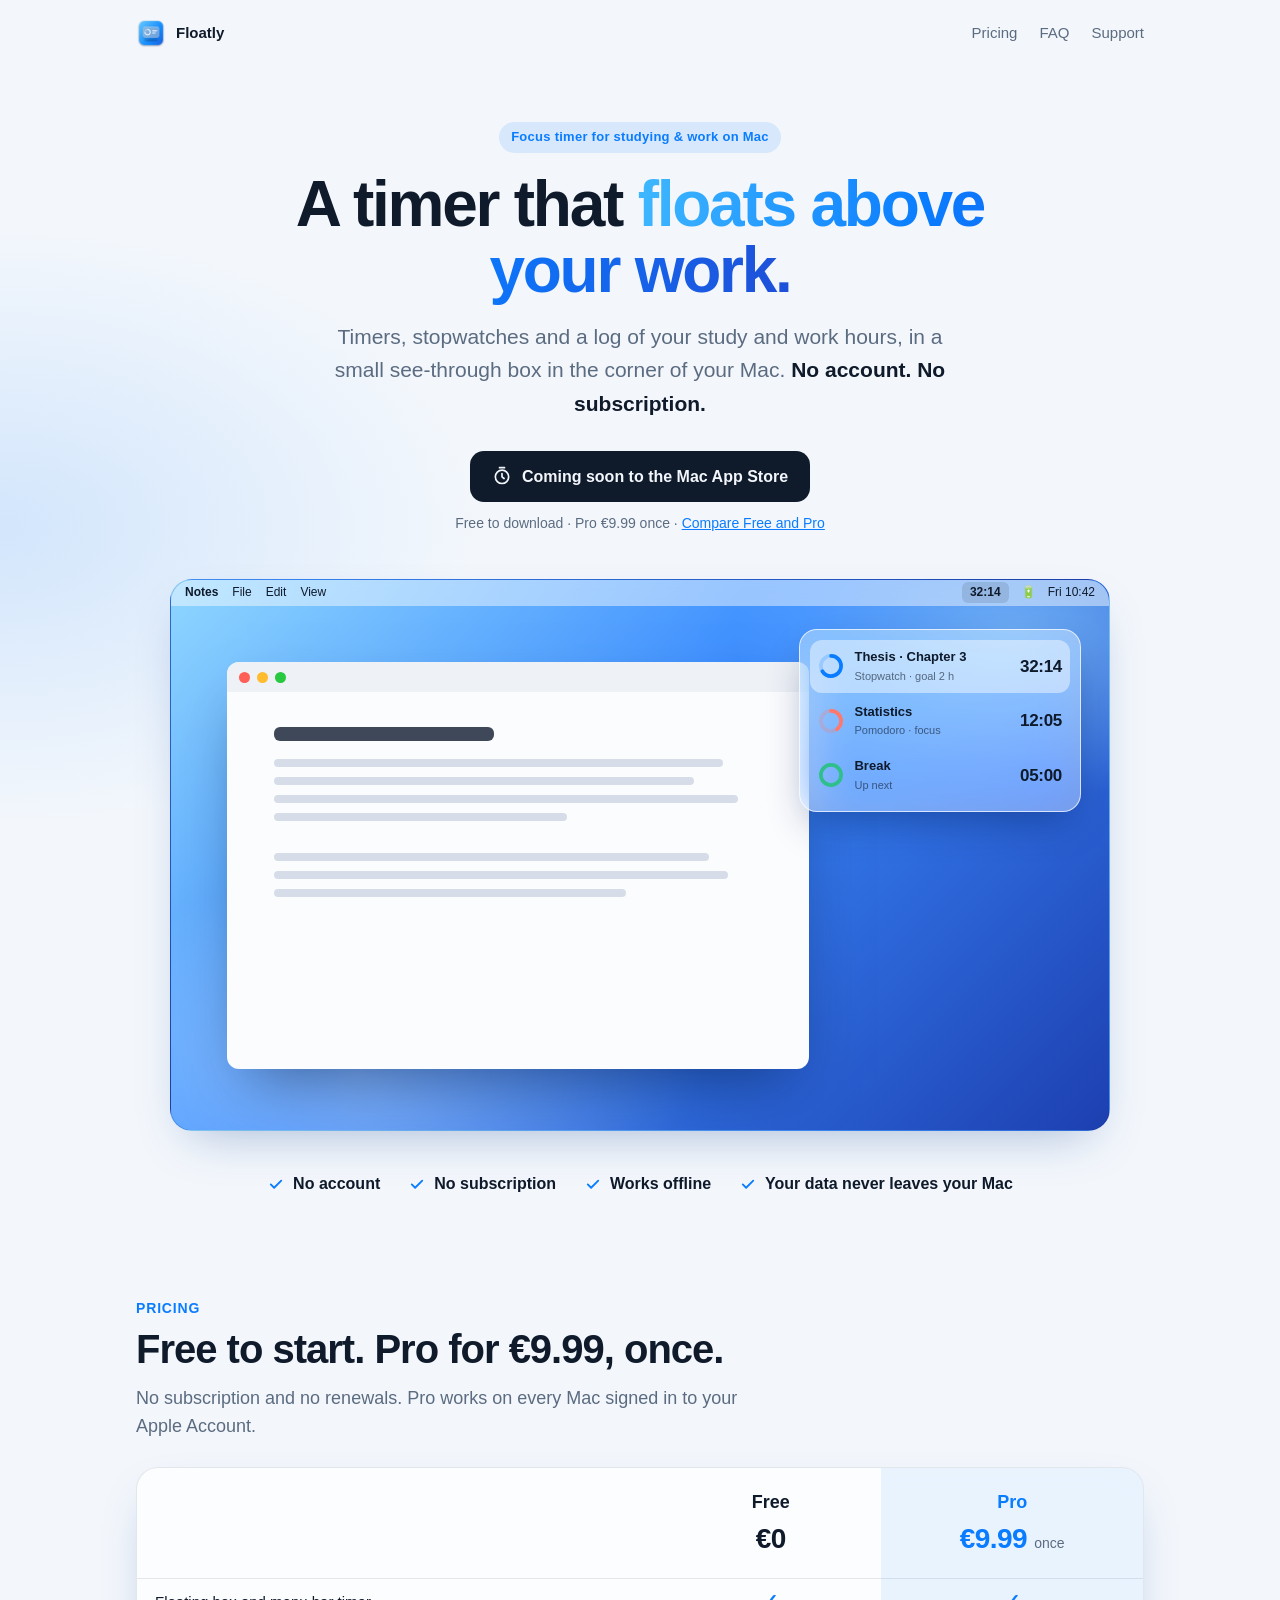
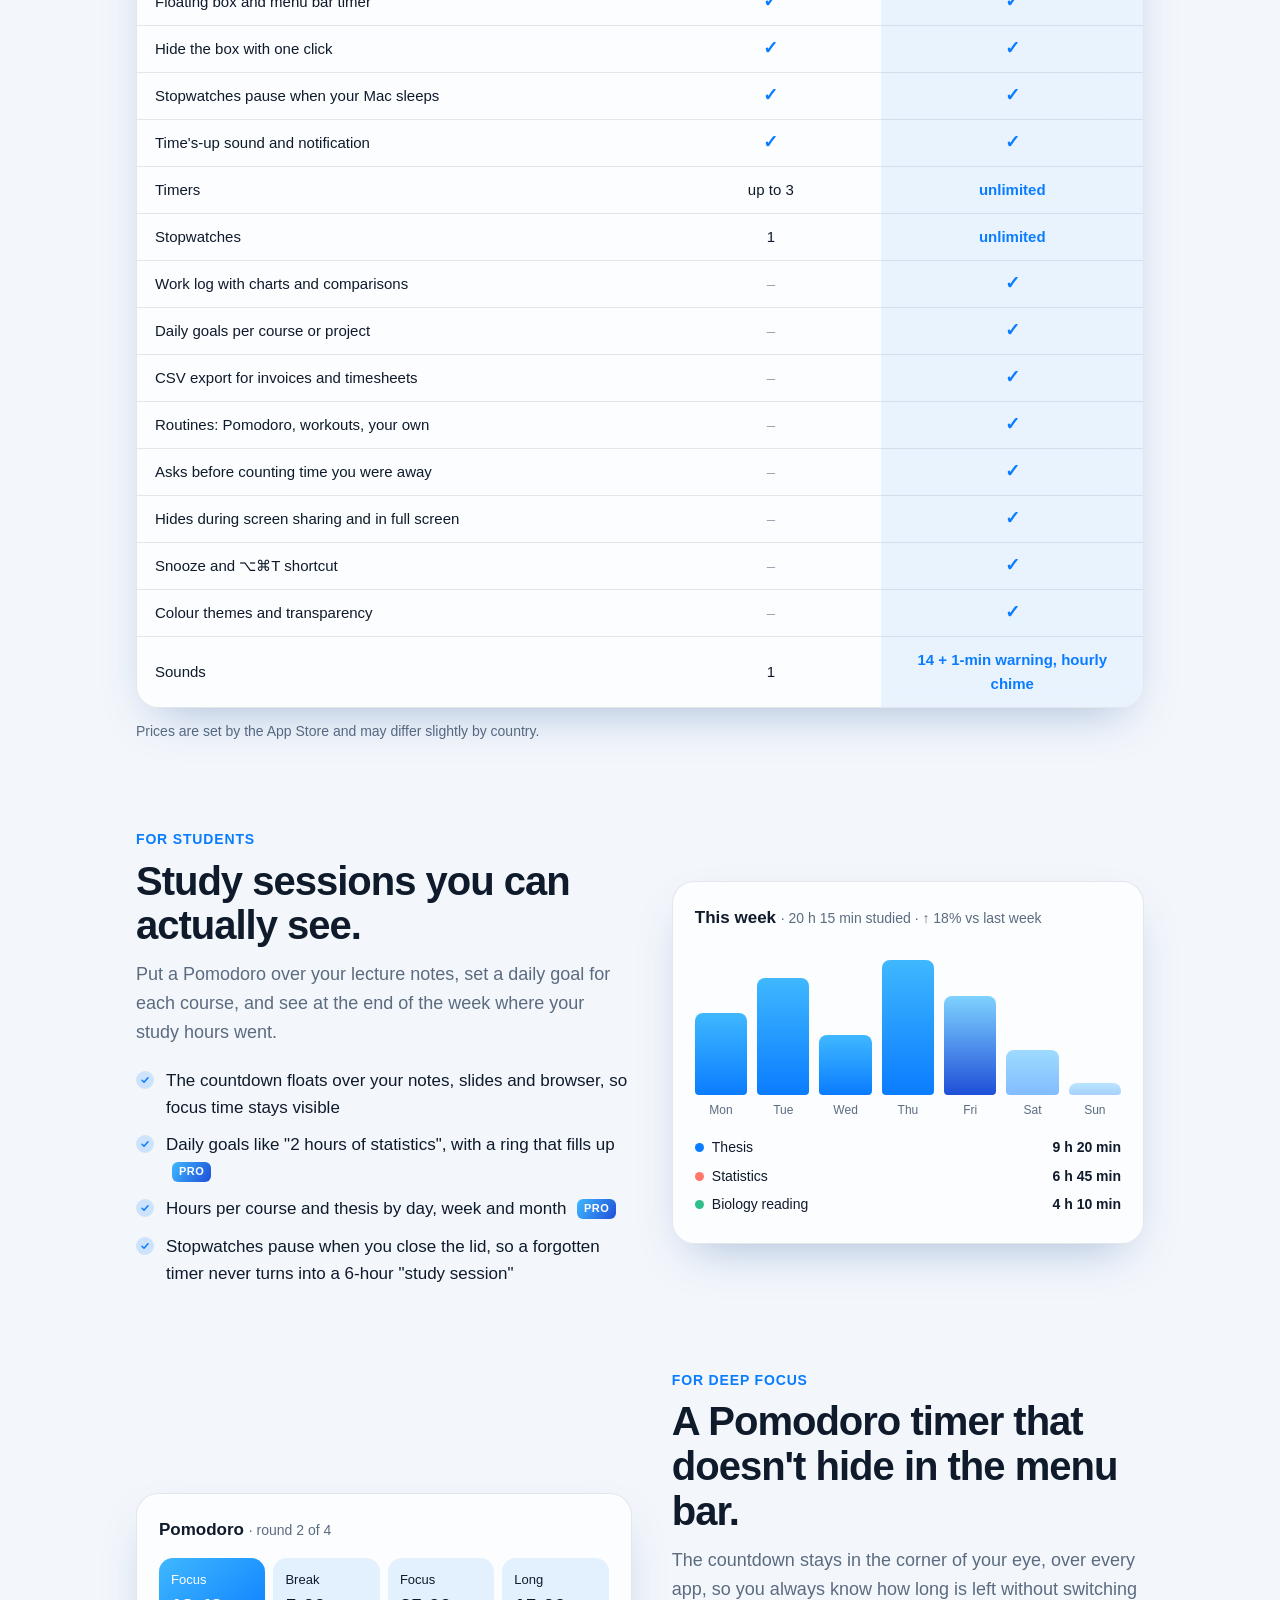
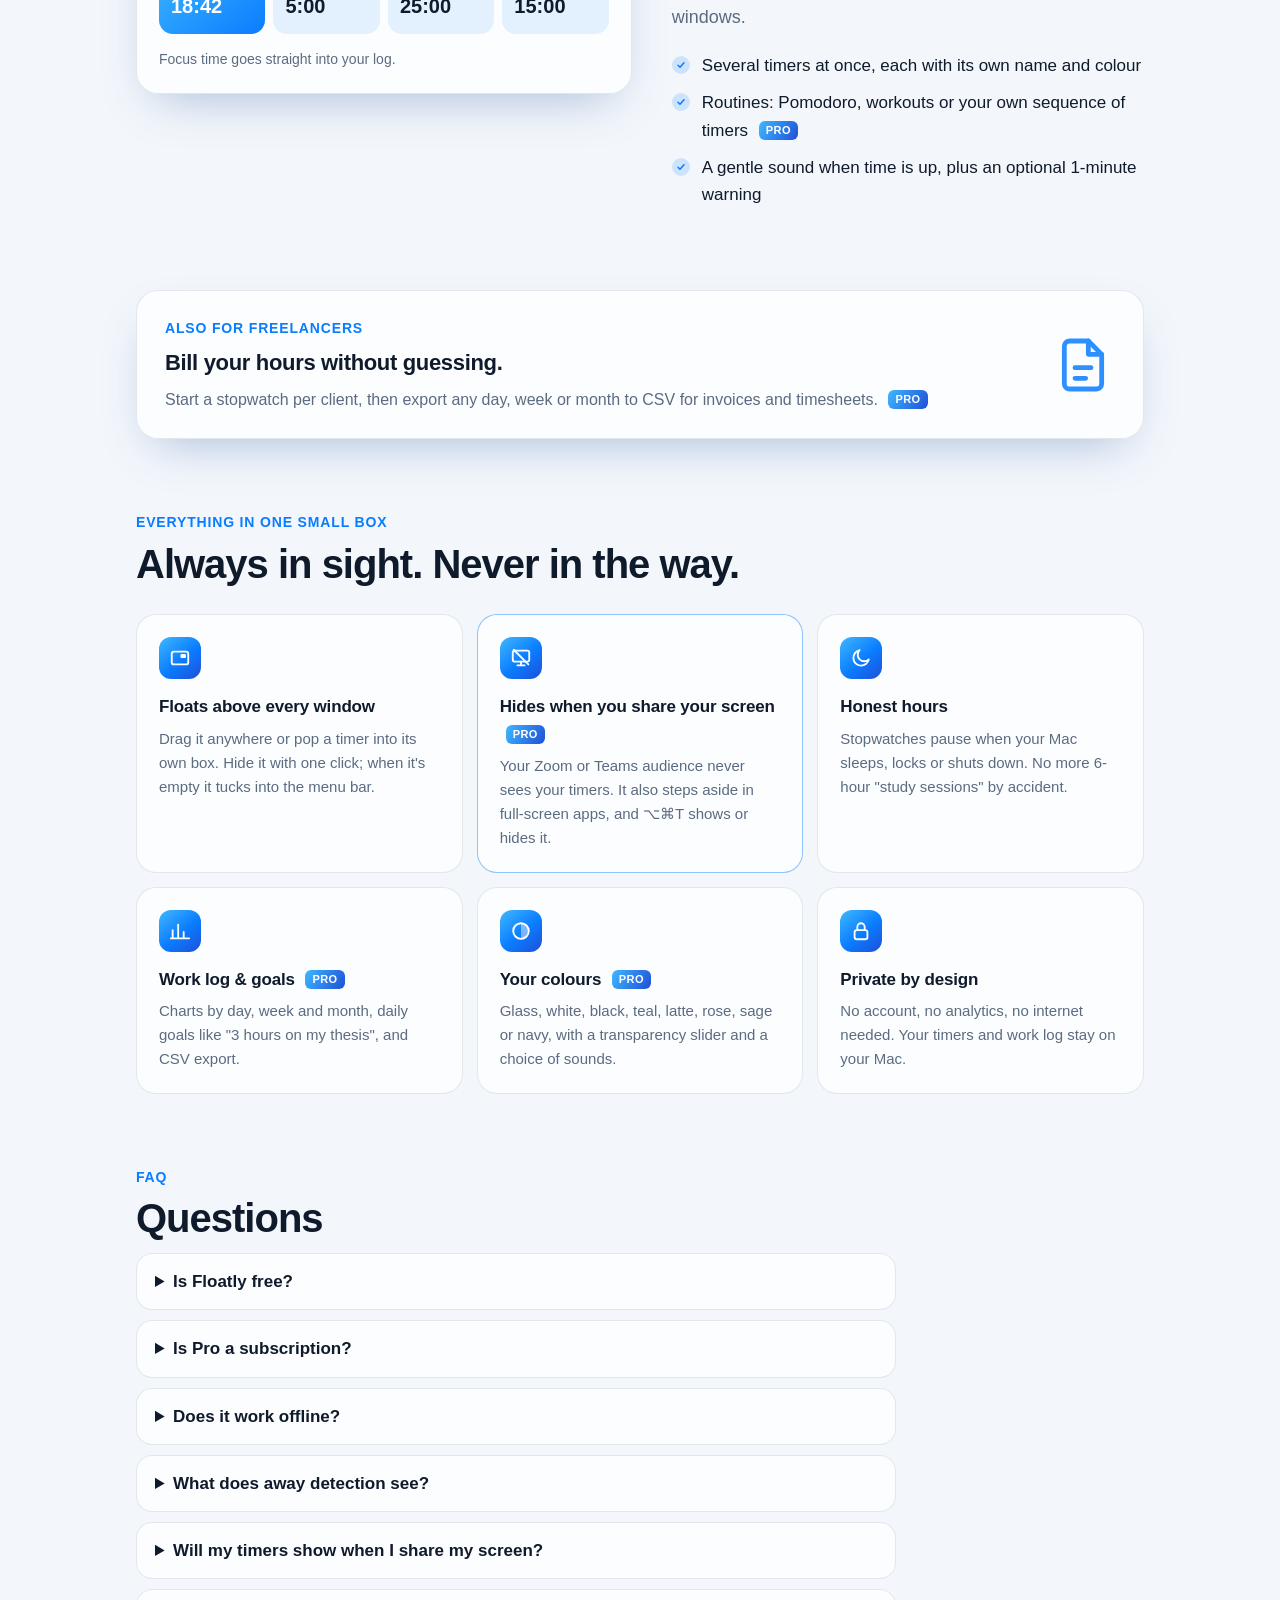
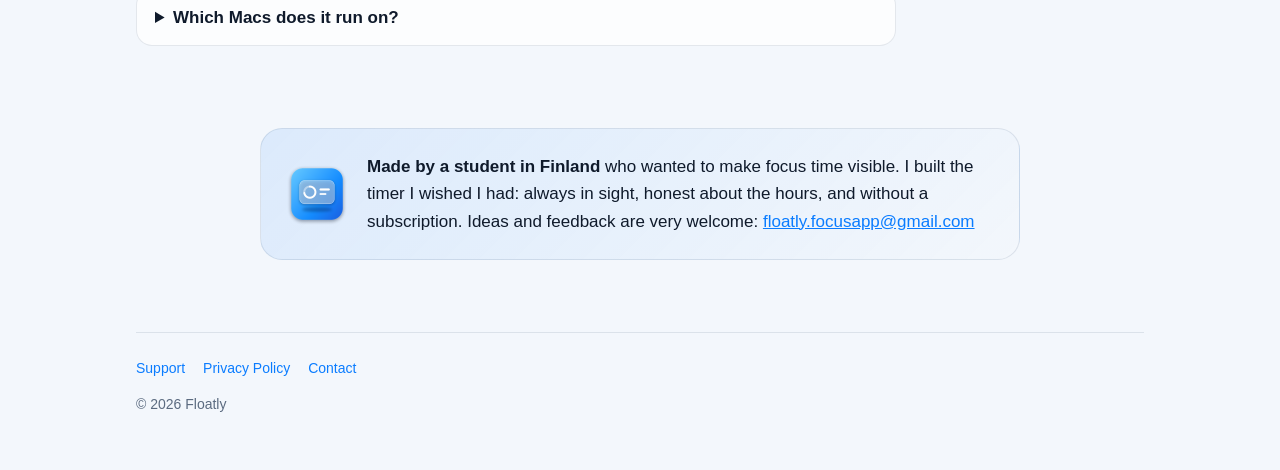
==== commit d1f4220a: "Add files via upload" ====
--- a/index.html
+++ b/index.html
@@ -3,9 +3,9 @@
 <head>
 <meta charset="utf-8">
 <meta name="viewport" content="width=device-width, initial-scale=1">
-<title>Floatly: Floating Timer & Work Hours Tracker for Mac</title>
-<meta name="description" content="A floating timer for Mac that stays on top of your work. Timers, stopwatches, Pomodoro routines and a work hours log with CSV export. No account, no subscription.">
-<meta name="keywords" content="floating timer mac, always on top timer, pomodoro timer mac, work hours tracker mac, menu bar timer, time tracker for freelancers">
+<title>Floatly: Floating Focus Timer for Studying &amp; Work on Mac</title>
+<meta name="description" content="A floating focus timer for Mac that stays on top of your notes and work. Pomodoro, stopwatches, daily study goals and a log of your hours. No account, no subscription.">
+<meta name="keywords" content="study timer mac, pomodoro timer mac, floating timer mac, always on top timer, focus timer for students, study tracker, work hours tracker mac, menu bar timer">
 <meta name="theme-color" content="#0a7cff">
 <link rel="icon" href="favicon.png">
 <link rel="apple-touch-icon" href="apple-touch-icon.png">
@@ -13,7 +13,7 @@
 <!-- Social sharing preview -->
 <meta property="og:type" content="website">
 <meta property="og:title" content="Floatly: a timer that floats above your work">
-<meta property="og:description" content="Timers, stopwatches and a work log in a small see-through box on your Mac. No account. No subscription.">
+<meta property="og:description" content="A focus timer for studying and work that floats over your Mac. Pomodoro, stopwatches and a log of your hours. No account. No subscription.">
 <meta property="og:image" content="https://floatlyapp.github.io/og.png">
 <meta property="og:url" content="https://floatlyapp.github.io/">
 <meta name="twitter:card" content="summary_large_image">
@@ -30,21 +30,21 @@
   </nav>
 
   <header class="hero">
-    <span class="eyebrow">Floating timer &amp; work log for Mac</span>
+    <span class="eyebrow">Focus timer for studying &amp; work on Mac</span>
     <h1>A timer that <span>floats above your&nbsp;work.</span></h1>
-    <p class="lead">Timers, stopwatches and a work log in a small see-through box in the corner of your Mac. <strong>No account. No subscription.</strong></p>
+    <p class="lead">Timers, stopwatches and a log of your study and work hours, in a small see-through box in the corner of your Mac. <strong>No account. No subscription.</strong></p>
     <div class="cta">
       <!-- At launch: change this <span> into <a href="https://apps.apple.com/app/idXXXX?pt=XXXX&ct=website"> -->
       <span class="badge">
         <svg viewBox="0 0 24 24" fill="none" stroke="currentColor" stroke-width="2" stroke-linecap="round" stroke-linejoin="round"><circle cx="12" cy="13" r="8"/><path d="M12 9v4l2.5 2M9 2h6"/></svg>
         Coming soon to the Mac App Store
       </span>
-      <span class="small">Free to download · Pro €9.99 once · macOS 13 Ventura or later</span>
+      <span class="small">Free to download · Pro €9.99 once · <a href="#pricing">Compare Free and Pro</a></span>
     </div>
 
     <div class="stage" role="img" aria-label="A Mac desktop with the Floatly box floating in the top-right corner, showing three timers over a document window">
       <div class="menubar">
-        <b>Pages</b><span>File</span><span>Edit</span><span>View</span>
+        <b>Notes</b><span>File</span><span>Edit</span><span>View</span>
         <span class="right"><span class="pill">32:14</span><span>🔋</span><span>Fri 10:42</span></span>
       </div>
       <div class="win">
@@ -59,11 +59,11 @@
       <div class="float">
         <div class="row sw">
           <svg class="ring" viewBox="0 0 36 36"><circle cx="18" cy="18" r="14" fill="none" stroke="rgba(10,124,255,.2)" stroke-width="5"/><circle cx="18" cy="18" r="14" fill="none" stroke="#0a7cff" stroke-width="5" stroke-linecap="round" stroke-dasharray="58 88" transform="rotate(-90 18 18)"/></svg>
-          <span class="name">Deep work<small>Stopwatch · Client site</small></span><span class="t">32:14</span>
+          <span class="name">Thesis · Chapter 3<small>Stopwatch · goal 2 h</small></span><span class="t">32:14</span>
         </div>
         <div class="row">
           <svg class="ring" viewBox="0 0 36 36"><circle cx="18" cy="18" r="14" fill="none" stroke="rgba(255,120,107,.25)" stroke-width="5"/><circle cx="18" cy="18" r="14" fill="none" stroke="#ff786b" stroke-width="5" stroke-linecap="round" stroke-dasharray="35 88" transform="rotate(-90 18 18)"/></svg>
-          <span class="name">Client call<small>Timer</small></span><span class="t">12:05</span>
+          <span class="name">Statistics<small>Pomodoro · focus</small></span><span class="t">12:05</span>
         </div>
         <div class="row">
           <svg class="ring" viewBox="0 0 36 36"><circle cx="18" cy="18" r="14" fill="none" stroke="rgba(69,204,158,.3)" stroke-width="5"/><circle cx="18" cy="18" r="14" fill="none" stroke="#2fbf8c" stroke-width="5" stroke-linecap="round" stroke-dasharray="88 88" transform="rotate(-90 18 18)"/></svg>
@@ -80,27 +80,61 @@
     </div>
   </header>
 
-  <!-- Freelancers -->
+  <!-- Pricing -->
+  <section class="block" id="pricing">
+    <div class="kicker">Pricing</div>
+    <h2 class="big">Free to start. Pro for €9.99, once.</h2>
+    <p class="sub">No subscription and no renewals. Pro works on every Mac signed in to your Apple Account.</p>
+    <div class="matrix-wrap">
+      <table class="matrix">
+        <thead>
+          <tr><th scope="col"></th>
+            <th scope="col">Free<span class="pr">€0</span></th>
+            <th scope="col" class="procol">Pro<span class="pr">€9.99 <small>once</small></span></th></tr>
+        </thead>
+        <tbody>
+          <tr><th scope="row">Floating box and menu bar timer</th><td class="y"><span class="ck">✓</span></td><td data-pro class="y"><span class="ck">✓</span></td></tr>
+          <tr><th scope="row">Hide the box with one click</th><td class="y"><span class="ck">✓</span></td><td data-pro class="y"><span class="ck">✓</span></td></tr>
+          <tr><th scope="row">Stopwatches pause when your Mac sleeps</th><td class="y"><span class="ck">✓</span></td><td data-pro class="y"><span class="ck">✓</span></td></tr>
+          <tr><th scope="row">Time's-up sound and notification</th><td class="y"><span class="ck">✓</span></td><td data-pro class="y"><span class="ck">✓</span></td></tr>
+          <tr><th scope="row">Timers</th><td>up to 3</td><td data-pro class="y">unlimited</td></tr>
+          <tr><th scope="row">Stopwatches</th><td>1</td><td data-pro class="y">unlimited</td></tr>
+          <tr><th scope="row">Work log with charts and comparisons</th><td class="n">–</td><td data-pro class="y"><span class="ck">✓</span></td></tr>
+          <tr><th scope="row">Daily goals per course or project</th><td class="n">–</td><td data-pro class="y"><span class="ck">✓</span></td></tr>
+          <tr><th scope="row">CSV export for invoices and timesheets</th><td class="n">–</td><td data-pro class="y"><span class="ck">✓</span></td></tr>
+          <tr><th scope="row">Routines: Pomodoro, workouts, your own</th><td class="n">–</td><td data-pro class="y"><span class="ck">✓</span></td></tr>
+          <tr><th scope="row">Asks before counting time you were away</th><td class="n">–</td><td data-pro class="y"><span class="ck">✓</span></td></tr>
+          <tr><th scope="row">Hides during screen sharing and in full screen</th><td class="n">–</td><td data-pro class="y"><span class="ck">✓</span></td></tr>
+          <tr><th scope="row">Snooze and ⌥⌘T shortcut</th><td class="n">–</td><td data-pro class="y"><span class="ck">✓</span></td></tr>
+          <tr><th scope="row">Colour themes and transparency</th><td class="n">–</td><td data-pro class="y"><span class="ck">✓</span></td></tr>
+          <tr><th scope="row">Sounds</th><td>1</td><td data-pro class="y">14 + 1-min warning, hourly chime</td></tr>
+        </tbody>
+      </table>
+    </div>
+    <p class="small" style="margin-top:12px">Prices are set by the App Store and may differ slightly by country.</p>
+  </section>
+
+  <!-- Students -->
   <section class="block split">
     <div>
-      <div class="kicker">For freelancers who bill by the hour</div>
-      <h2 class="big">See exactly where the day went.</h2>
-      <p class="sub">Start a stopwatch per client or task. Floatly logs every minute, so invoicing is a copy-paste, not a guess.</p>
+      <div class="kicker">For students</div>
+      <h2 class="big">Study sessions you can actually see.</h2>
+      <p class="sub">Put a Pomodoro over your lecture notes, set a daily goal for each course, and see at the end of the week where your study hours went.</p>
       <ul class="checks">
-        <li>Hours per task by day, week and month, with "vs last week" <span class="pro">PRO</span></li>
-        <li>Export any period to CSV for invoices and timesheets <span class="pro">PRO</span></li>
-        <li>Stopwatches pause when your Mac sleeps or locks, so your hours stay honest</li>
-        <li>Stepped away? Floatly asks before counting that time <span class="pro">PRO</span></li>
+        <li>The countdown floats over your notes, slides and browser, so focus time stays visible</li>
+        <li>Daily goals like "2 hours of statistics", with a ring that fills up <span class="pro">PRO</span></li>
+        <li>Hours per course and thesis by day, week and month <span class="pro">PRO</span></li>
+        <li>Stopwatches pause when you close the lid, so a forgotten timer never turns into a 6-hour "study session"</li>
       </ul>
     </div>
-    <div class="panel" aria-label="Example work log with a weekly bar chart">
-      <strong>This week</strong> <span class="small">· 31 h 20 min · ↑ 12% vs last week</span>
-      <div class="chart"><div style="height:62%"></div><div style="height:80%"></div><div style="height:48%"></div><div style="height:92%"></div><div class="today" style="height:70%"></div><div style="height:6%;opacity:.35"></div><div style="height:4%;opacity:.35"></div></div>
+    <div class="panel" aria-label="Example study log with a weekly bar chart">
+      <strong>This week</strong> <span class="small">· 20 h 15 min studied · ↑ 18% vs last week</span>
+      <div class="chart"><div style="height:55%"></div><div style="height:78%"></div><div style="height:40%"></div><div style="height:90%"></div><div class="today" style="height:66%"></div><div style="height:30%;opacity:.5"></div><div style="height:8%;opacity:.35"></div></div>
       <div class="days"><span>Mon</span><span>Tue</span><span>Wed</span><span>Thu</span><span>Fri</span><span>Sat</span><span>Sun</span></div>
       <div class="tasks">
-        <p><span><i class="dot" style="background:#0a7cff"></i>Client site redesign</span><b>14 h 05 min</b></p>
-        <p><span><i class="dot" style="background:#ff786b"></i>Calls &amp; email</span><b>6 h 40 min</b></p>
-        <p><span><i class="dot" style="background:#2fbf8c"></i>Thesis</span><b>10 h 35 min</b></p>
+        <p><span><i class="dot" style="background:#0a7cff"></i>Thesis</span><b>9 h 20 min</b></p>
+        <p><span><i class="dot" style="background:#ff786b"></i>Statistics</span><b>6 h 45 min</b></p>
+        <p><span><i class="dot" style="background:#2fbf8c"></i>Biology reading</span><b>4 h 10 min</b></p>
       </div>
     </div>
   </section>
@@ -125,7 +159,19 @@
         <div>Focus<b>25:00</b></div>
         <div>Long<b>15:00</b></div>
       </div>
-      <p class="small" style="margin:14px 0 0">Focus time goes straight into your work log.</p>
+      <p class="small" style="margin:14px 0 0">Focus time goes straight into your log.</p>
+    </div>
+  </section>
+
+  <!-- Freelancers (short) -->
+  <section class="block">
+    <div class="panel mini">
+      <div>
+        <div class="kicker">Also for freelancers</div>
+        <h3>Bill your hours without guessing.</h3>
+        <p class="small">Start a stopwatch per client, then export any day, week or month to CSV for invoices and timesheets. <span class="pro">PRO</span></p>
+      </div>
+      <svg viewBox="0 0 24 24" fill="none" stroke="currentColor" stroke-width="1.8" stroke-linecap="round" stroke-linejoin="round" aria-hidden="true"><path d="M14 3H7a2 2 0 0 0-2 2v14a2 2 0 0 0 2 2h10a2 2 0 0 0 2-2V8z"/><path d="M14 3v5h5M9 13h6M9 17h4"/></svg>
     </div>
   </section>
 
@@ -147,7 +193,7 @@
       <div class="card">
         <div class="ic"><svg viewBox="0 0 24 24" fill="none" stroke="currentColor" stroke-width="2" stroke-linecap="round" stroke-linejoin="round"><path d="M20.5 13.5A8.5 8.5 0 1 1 10.5 3.5a6.5 6.5 0 0 0 10 10z"/></svg></div>
         <h3>Honest hours</h3>
-        <p>Stopwatches pause when your Mac sleeps, locks or shuts down. No more 9-hour "meetings" by accident.</p>
+        <p>Stopwatches pause when your Mac sleeps, locks or shuts down. No more 6-hour "study sessions" by accident.</p>
       </div>
       <div class="card">
         <div class="ic"><svg viewBox="0 0 24 24" fill="none" stroke="currentColor" stroke-width="2" stroke-linecap="round" stroke-linejoin="round"><path d="M4 20V11M10 20V5M16 20v-7M2 20h20"/></svg></div>
@@ -165,45 +211,6 @@
         <p>No account, no analytics, no internet needed. Your timers and work log stay on your Mac.</p>
       </div>
     </div>
-  </section>
-
-  <!-- Pricing -->
-  <section class="block" id="pricing">
-    <div class="kicker">Pricing</div>
-    <h2 class="big">Pay once. Keep it forever.</h2>
-    <p class="sub">Start free. Upgrade to Pro with a single purchase, with no subscription and no renewals. Pro works on every Mac signed in to your Apple Account.</p>
-    <div class="pricing">
-      <div class="plan">
-        <h3>Free</h3>
-        <div class="price">€0</div>
-        <span class="small">Free forever</span>
-        <ul>
-          <li>Up to 3 timers and 1 stopwatch</li>
-          <li>Floating box and menu bar timer</li>
-          <li>Hide the box with one click</li>
-          <li>Stopwatches pause when your Mac sleeps</li>
-          <li>Time's-up sound and notification</li>
-          <li>3 timer colours</li>
-          <li class="no">Work log, routines and themes are Pro</li>
-        </ul>
-      </div>
-      <div class="plan p">
-        <span class="tag">One-time purchase</span>
-        <h3>Pro</h3>
-        <div class="price">€9.99 <small>once</small></div>
-        <span class="small">Everything in Free, plus:</span>
-        <ul>
-          <li>Unlimited timers and stopwatches</li>
-          <li>Work log with charts, comparisons and daily goals</li>
-          <li>CSV export for invoices and timesheets</li>
-          <li>Routines: Pomodoro, workouts, your own</li>
-          <li>Asks before counting time you were away</li>
-          <li>Hides during screen sharing and in full screen, snooze, ⌥⌘T</li>
-          <li>Colour themes, transparency, 14 sounds, 1-minute warning, hourly chime</li>
-        </ul>
-      </div>
-    </div>
-    <p class="small" style="margin-top:12px">Prices are set by the App Store and may differ slightly by country.</p>
   </section>
 
   <!-- FAQ -->
@@ -220,7 +227,7 @@
 
   <div class="maker narrow" style="margin-left:auto;margin-right:auto">
     <img src="icon.png" alt="">
-    <p><strong>Made by an independent developer in Finland</strong> who wanted a timer that stays in sight, without another account or subscription. Ideas and feedback are very welcome: <a href="mailto:floatly.focusapp@gmail.com">floatly.focusapp@gmail.com</a></p>
+    <p><strong>Made by a student in Finland</strong> who wanted to make focus time visible. I built the timer I wished I had: always in sight, honest about the hours, and without a subscription. Ideas and feedback are very welcome: <a href="mailto:floatly.focusapp@gmail.com">floatly.focusapp@gmail.com</a></p>
   </div>
 
   <footer>
--- a/style.css
+++ b/style.css
@@ -117,6 +117,12 @@
 .steps div b { display: block; font-size: 20px; font-variant-numeric: tabular-nums; }
 .steps div.now { background: linear-gradient(140deg, var(--accent2), var(--accent)); color: #fff; }
 
+.panel.mini { display: flex; align-items: center; gap: 24px; padding: 26px 28px; }
+.panel.mini h3 { font-size: 22px; letter-spacing: -.015em; margin: 6px 0 6px; }
+.panel.mini p { margin: 0; font-size: 16px; }
+.panel.mini svg { width: 64px; height: 64px; flex: none; margin-left: auto; color: var(--accent); opacity: .85; }
+@media (max-width: 560px) { .panel.mini svg { display: none; } }
+
 /* feature grid */
 .grid { display: grid; grid-template-columns: repeat(3, 1fr); gap: 14px; margin-top: 28px; }
 .card { background: var(--card); border: 1px solid var(--line); border-radius: 20px; padding: 22px;
@@ -128,18 +134,27 @@
 .card p { margin: 0; color: var(--muted); font-size: 15px; }
 .card.hi { border-color: color-mix(in srgb, var(--accent) 45%, transparent); }
 
-/* pricing */
-.pricing { display: grid; grid-template-columns: 1fr 1fr; gap: 16px; margin-top: 28px; }
-.plan { background: var(--card); border: 1px solid var(--line); border-radius: 22px; padding: 26px; }
-.plan.p { border: 1.5px solid var(--accent); box-shadow: var(--shadow); position: relative; }
-.plan h3 { margin: 0; font-size: 20px; }
-.price { font-size: 40px; font-weight: 750; letter-spacing: -.03em; margin: 6px 0 2px; }
-.price small { font-size: 16px; font-weight: 500; color: var(--muted); letter-spacing: 0; }
-.plan ul { list-style: none; padding: 0; margin: 18px 0 0; font-size: 15px; }
-.plan li { padding: 8px 0; border-top: 1px solid var(--line); }
-.plan li.no { color: var(--muted); }
-.tag { position: absolute; top: -12px; right: 20px; font-size: 12px; font-weight: 700; color: #fff; padding: 4px 10px; border-radius: 999px;
-       background: linear-gradient(120deg, var(--accent2), var(--deep)); }
+/* pricing matrix */
+.matrix-wrap { margin-top: 26px; background: var(--card); border: 1px solid var(--line); border-radius: 22px; box-shadow: var(--shadow);
+               overflow: hidden; backdrop-filter: blur(16px); -webkit-backdrop-filter: blur(16px); }
+.matrix { width: 100%; border-collapse: collapse; font-size: 15px; }
+.matrix th, .matrix td { padding: 11px 18px; border-top: 1px solid var(--line); text-align: center; }
+.matrix tbody th { text-align: left; font-weight: 500; }
+.matrix thead th { border-top: 0; font-size: 18px; padding-top: 20px; padding-bottom: 16px; vertical-align: bottom; }
+.matrix thead th .pr { display: block; font-size: 28px; font-weight: 750; letter-spacing: -.02em; }
+.matrix thead th .pr small { font-size: 14px; font-weight: 500; color: var(--muted); letter-spacing: 0; }
+.matrix th:nth-child(2), .matrix td:nth-child(2) { width: 22%; }
+.matrix th:nth-child(3), .matrix td:nth-child(3) { width: 26%; background: color-mix(in srgb, var(--accent) 8%, transparent); }
+.matrix thead .procol { color: var(--accent); }
+.matrix td.y { color: var(--accent); font-weight: 650; }
+.matrix .ck { font-size: 18px; line-height: 1; }
+.matrix td.n { color: var(--muted); opacity: .6; }
+@media (max-width: 560px) {
+  .matrix { font-size: 13.5px; }
+  .matrix th, .matrix td { padding: 9px 8px; }
+  .matrix tbody th { padding-left: 14px; }
+  .matrix thead th .pr { font-size: 21px; }
+}
 
 /* faq */
 details { background: var(--card); border: 1px solid var(--line); border-radius: 16px; padding: 14px 18px; margin: 10px 0; }
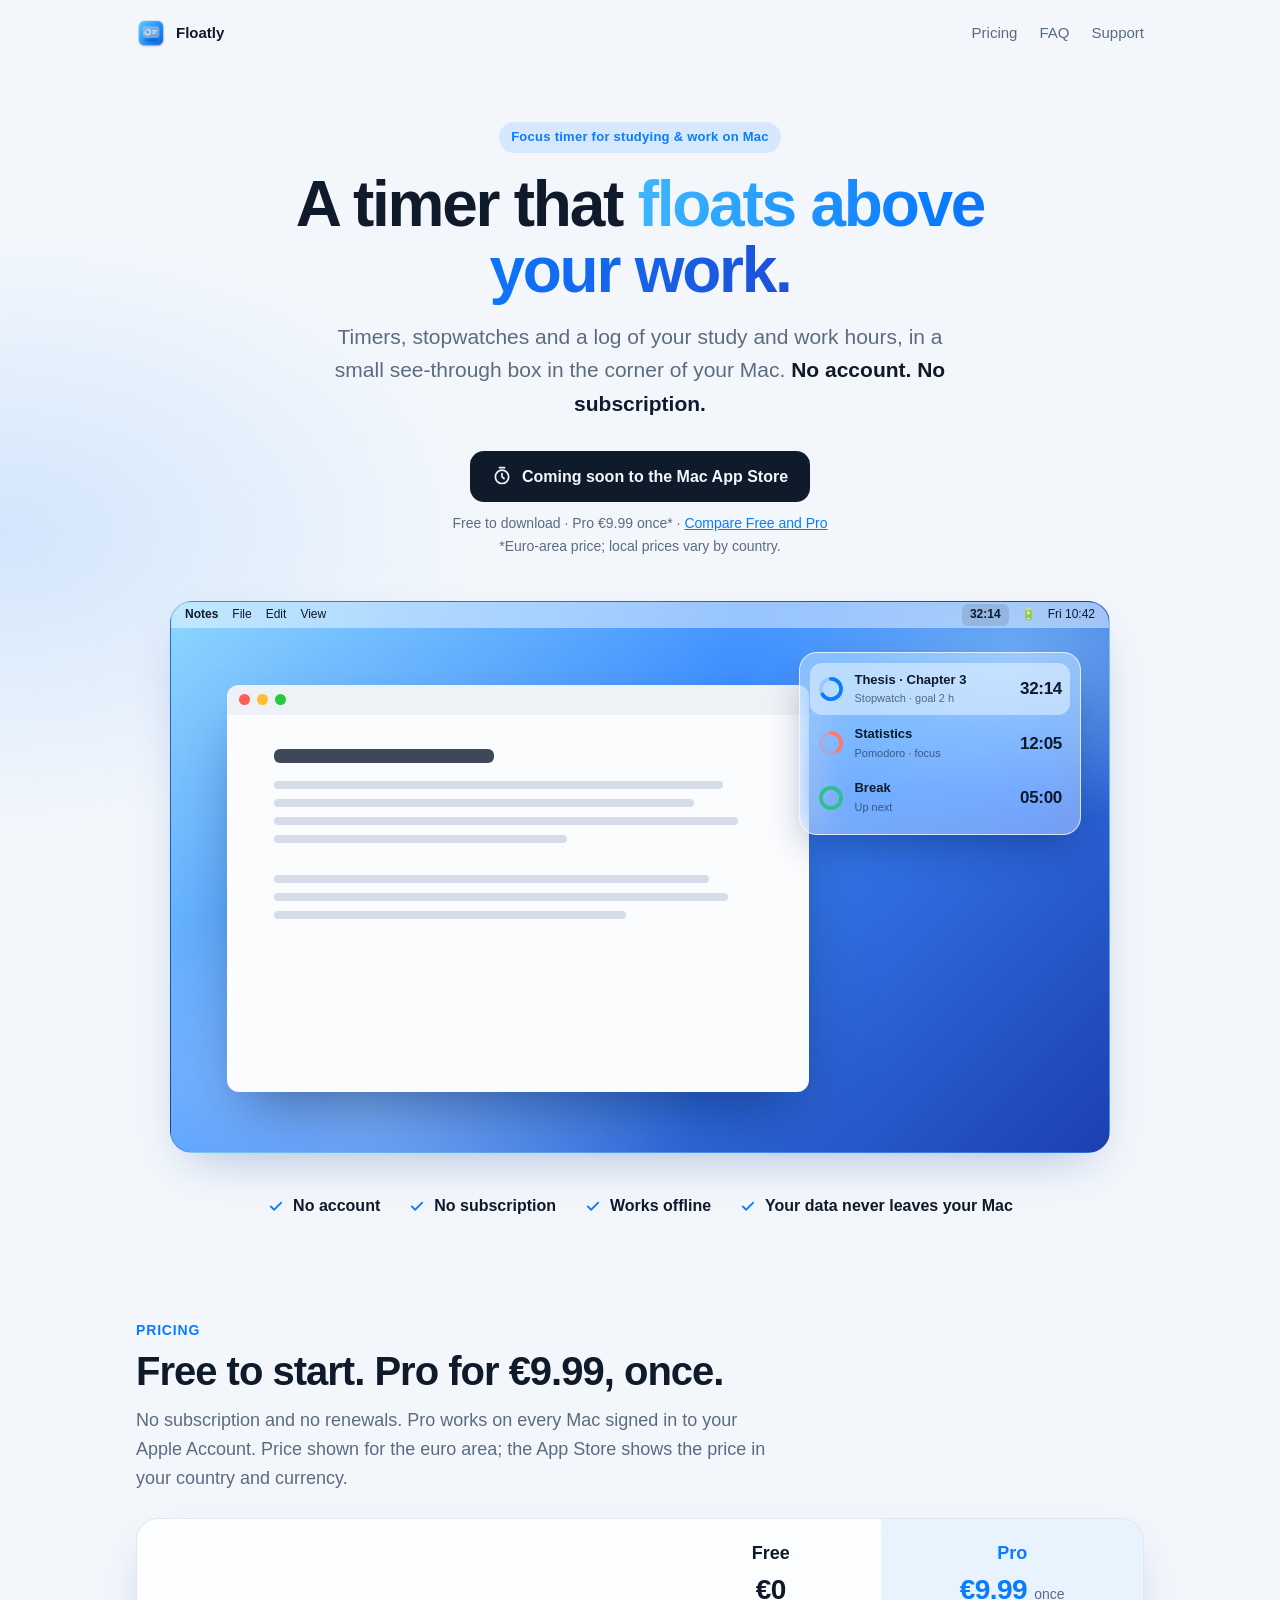
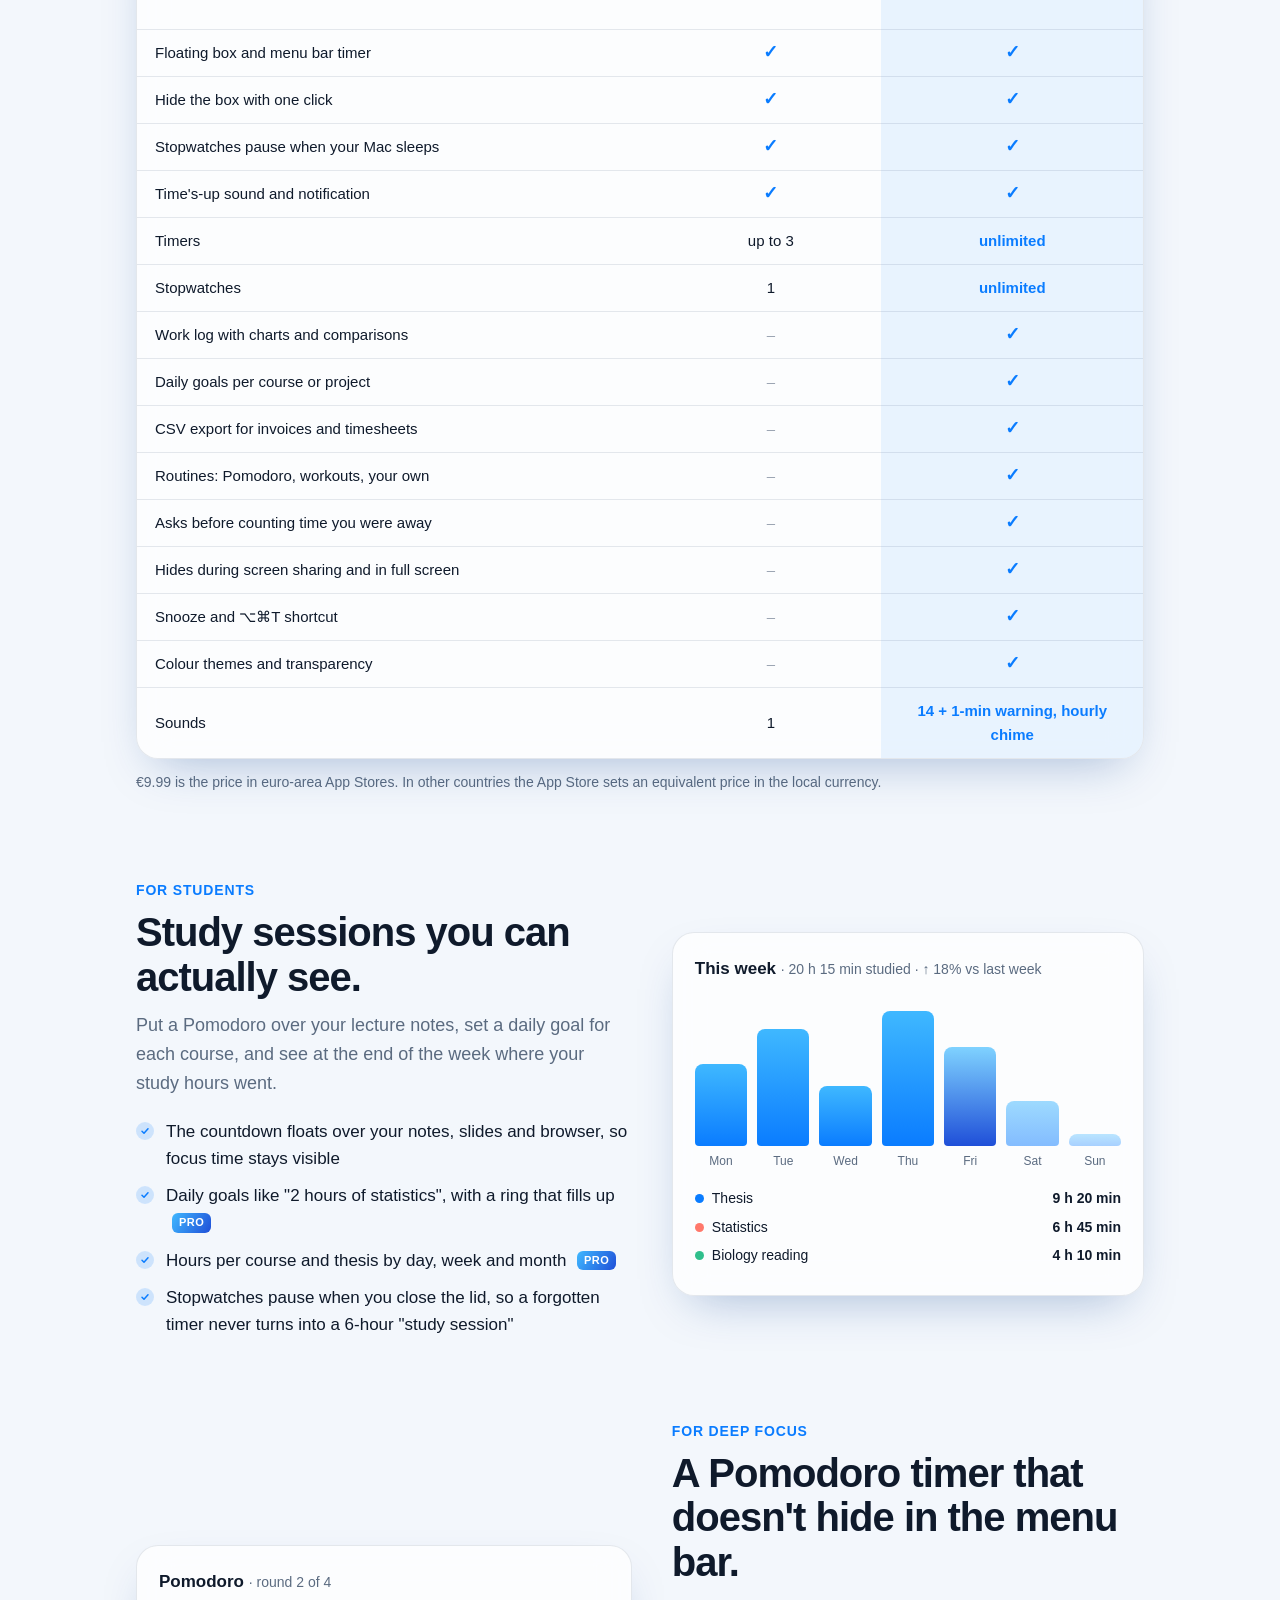
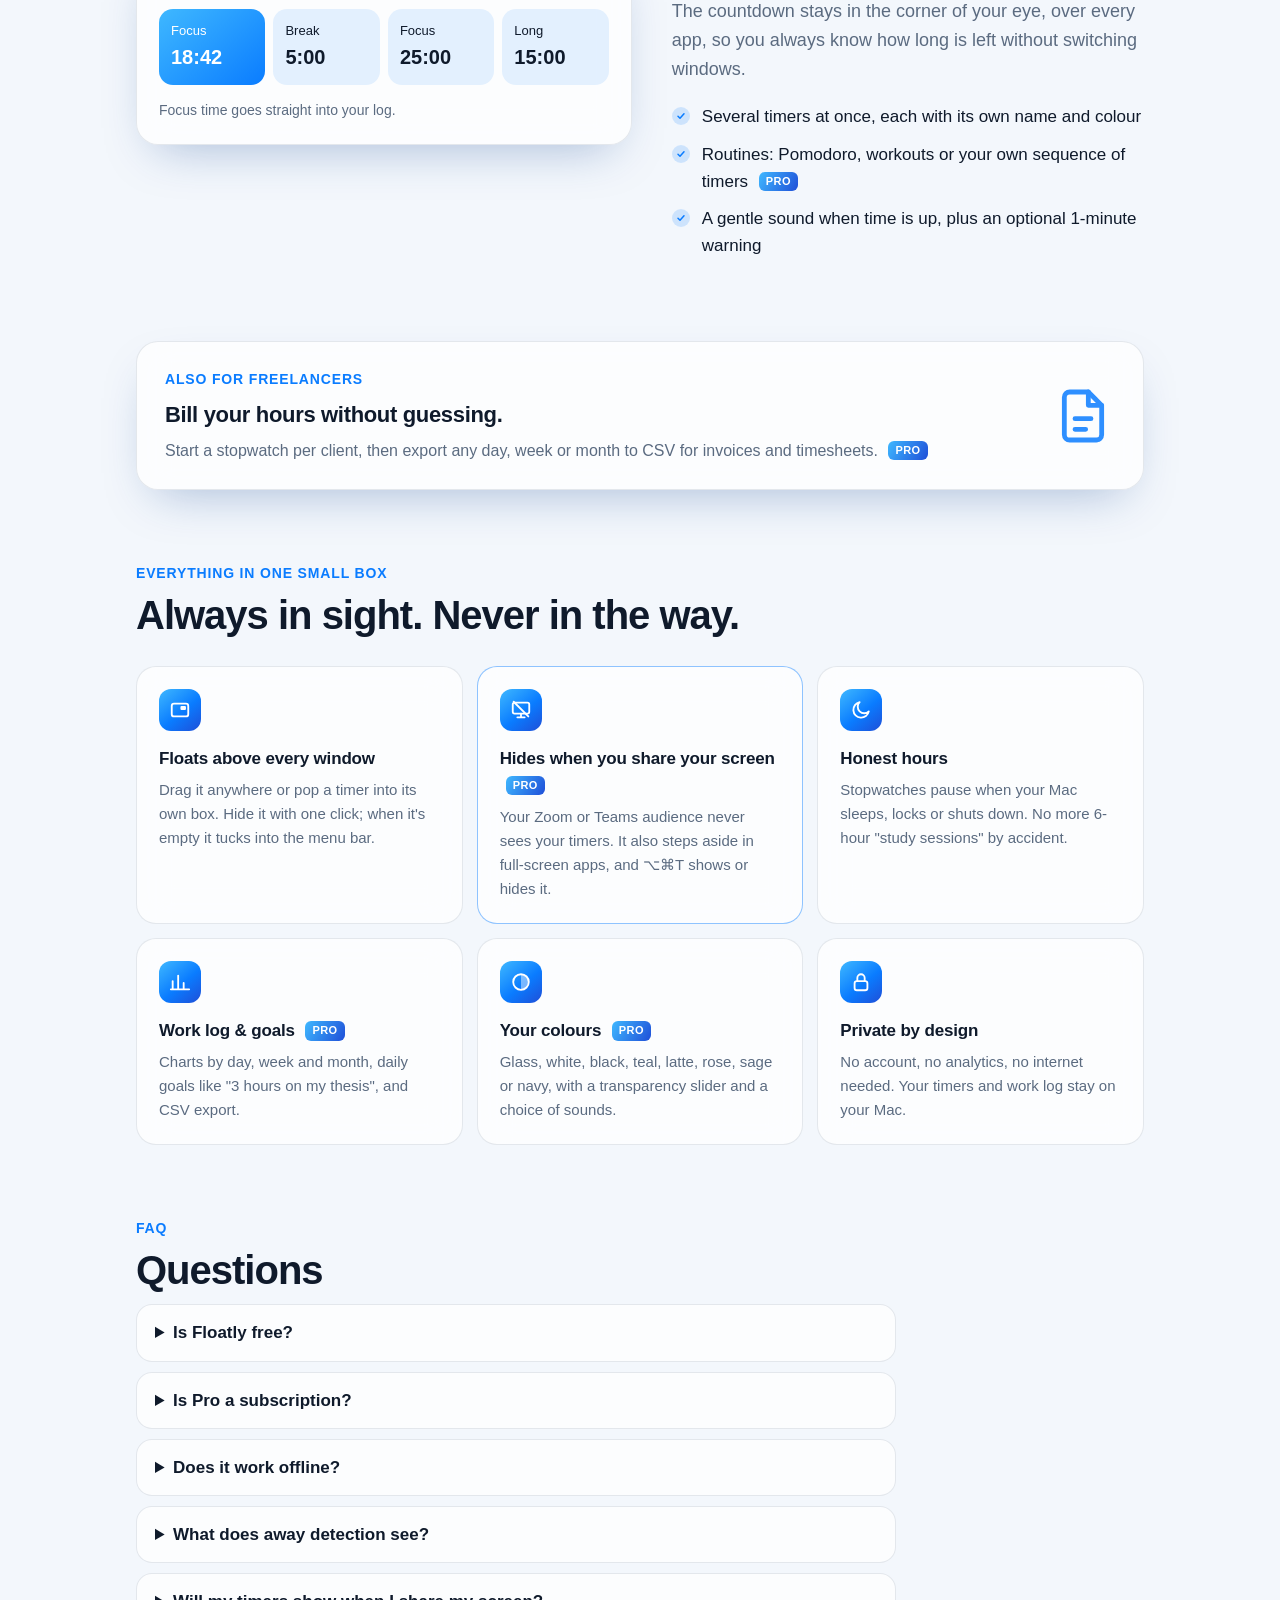
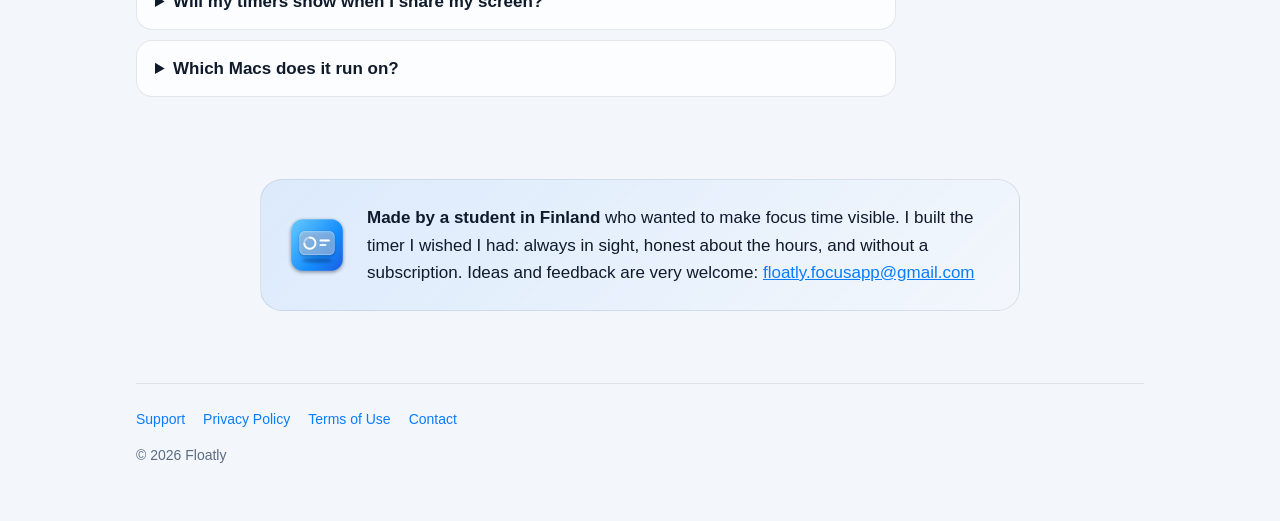
==== commit 946ad703: "Add files via upload" ====
--- a/index.html
+++ b/index.html
@@ -39,7 +39,7 @@
         <svg viewBox="0 0 24 24" fill="none" stroke="currentColor" stroke-width="2" stroke-linecap="round" stroke-linejoin="round"><circle cx="12" cy="13" r="8"/><path d="M12 9v4l2.5 2M9 2h6"/></svg>
         Coming soon to the Mac App Store
       </span>
-      <span class="small">Free to download · Pro €9.99 once · <a href="#pricing">Compare Free and Pro</a></span>
+      <span class="small">Free to download · Pro €9.99 once* · <a href="#pricing">Compare Free and Pro</a><br>*Euro-area price; local prices vary by country.</span>
     </div>
 
     <div class="stage" role="img" aria-label="A Mac desktop with the Floatly box floating in the top-right corner, showing three timers over a document window">
@@ -84,7 +84,7 @@
   <section class="block" id="pricing">
     <div class="kicker">Pricing</div>
     <h2 class="big">Free to start. Pro for €9.99, once.</h2>
-    <p class="sub">No subscription and no renewals. Pro works on every Mac signed in to your Apple Account.</p>
+    <p class="sub">No subscription and no renewals. Pro works on every Mac signed in to your Apple Account. Price shown for the euro area; the App Store shows the price in your country and currency.</p>
     <div class="matrix-wrap">
       <table class="matrix">
         <thead>
@@ -111,7 +111,7 @@
         </tbody>
       </table>
     </div>
-    <p class="small" style="margin-top:12px">Prices are set by the App Store and may differ slightly by country.</p>
+    <p class="small" style="margin-top:12px">€9.99 is the price in euro-area App Stores. In other countries the App Store sets an equivalent price in the local currency.</p>
   </section>
 
   <!-- Students -->
@@ -217,7 +217,7 @@
   <section class="block narrow" id="faq">
     <div class="kicker">FAQ</div>
     <h2 class="big">Questions</h2>
-    <details><summary>Is Floatly free?</summary><p>Yes. Timers, a stopwatch and the floating box are free forever. Pro adds the work log, routines, themes and more for €9.99, once.</p></details>
+    <details><summary>Is Floatly free?</summary><p>Yes. Timers, a stopwatch and the floating box are free forever. Pro adds the work log, routines, themes and more for a single one-time payment (€9.99 in the euro area, a similar local price elsewhere).</p></details>
     <details><summary>Is Pro a subscription?</summary><p>No. You pay once and keep it. It also works on your other Macs signed in with the same Apple Account.</p></details>
     <details><summary>Does it work offline?</summary><p>Yes. Floatly never needs the internet. There's no account and nothing is uploaded.</p></details>
     <details><summary>What does away detection see?</summary><p>Only how long it's been since you last touched the mouse or keyboard. Never what you type or click. <a href="privacy.html">Privacy policy</a></p></details>
@@ -231,7 +231,7 @@
   </div>
 
   <footer>
-    <a href="support.html">Support</a><a href="privacy.html">Privacy Policy</a><a href="mailto:floatly.focusapp@gmail.com">Contact</a>
+    <a href="support.html">Support</a><a href="privacy.html">Privacy Policy</a><a href="terms.html">Terms of Use</a><a href="mailto:floatly.focusapp@gmail.com">Contact</a>
     <p>© 2026 Floatly</p>
   </footer>
 </div>
--- a/style.css
+++ b/style.css
@@ -188,3 +188,6 @@
   nav { gap: 14px; }
   .maker { flex-direction: column; text-align: center; }
 }
+.doc .caps { font-size: 14px; line-height: 1.55; }
+.doc ul { padding-left: 20px; }
+.doc li { margin: 8px 0; }
